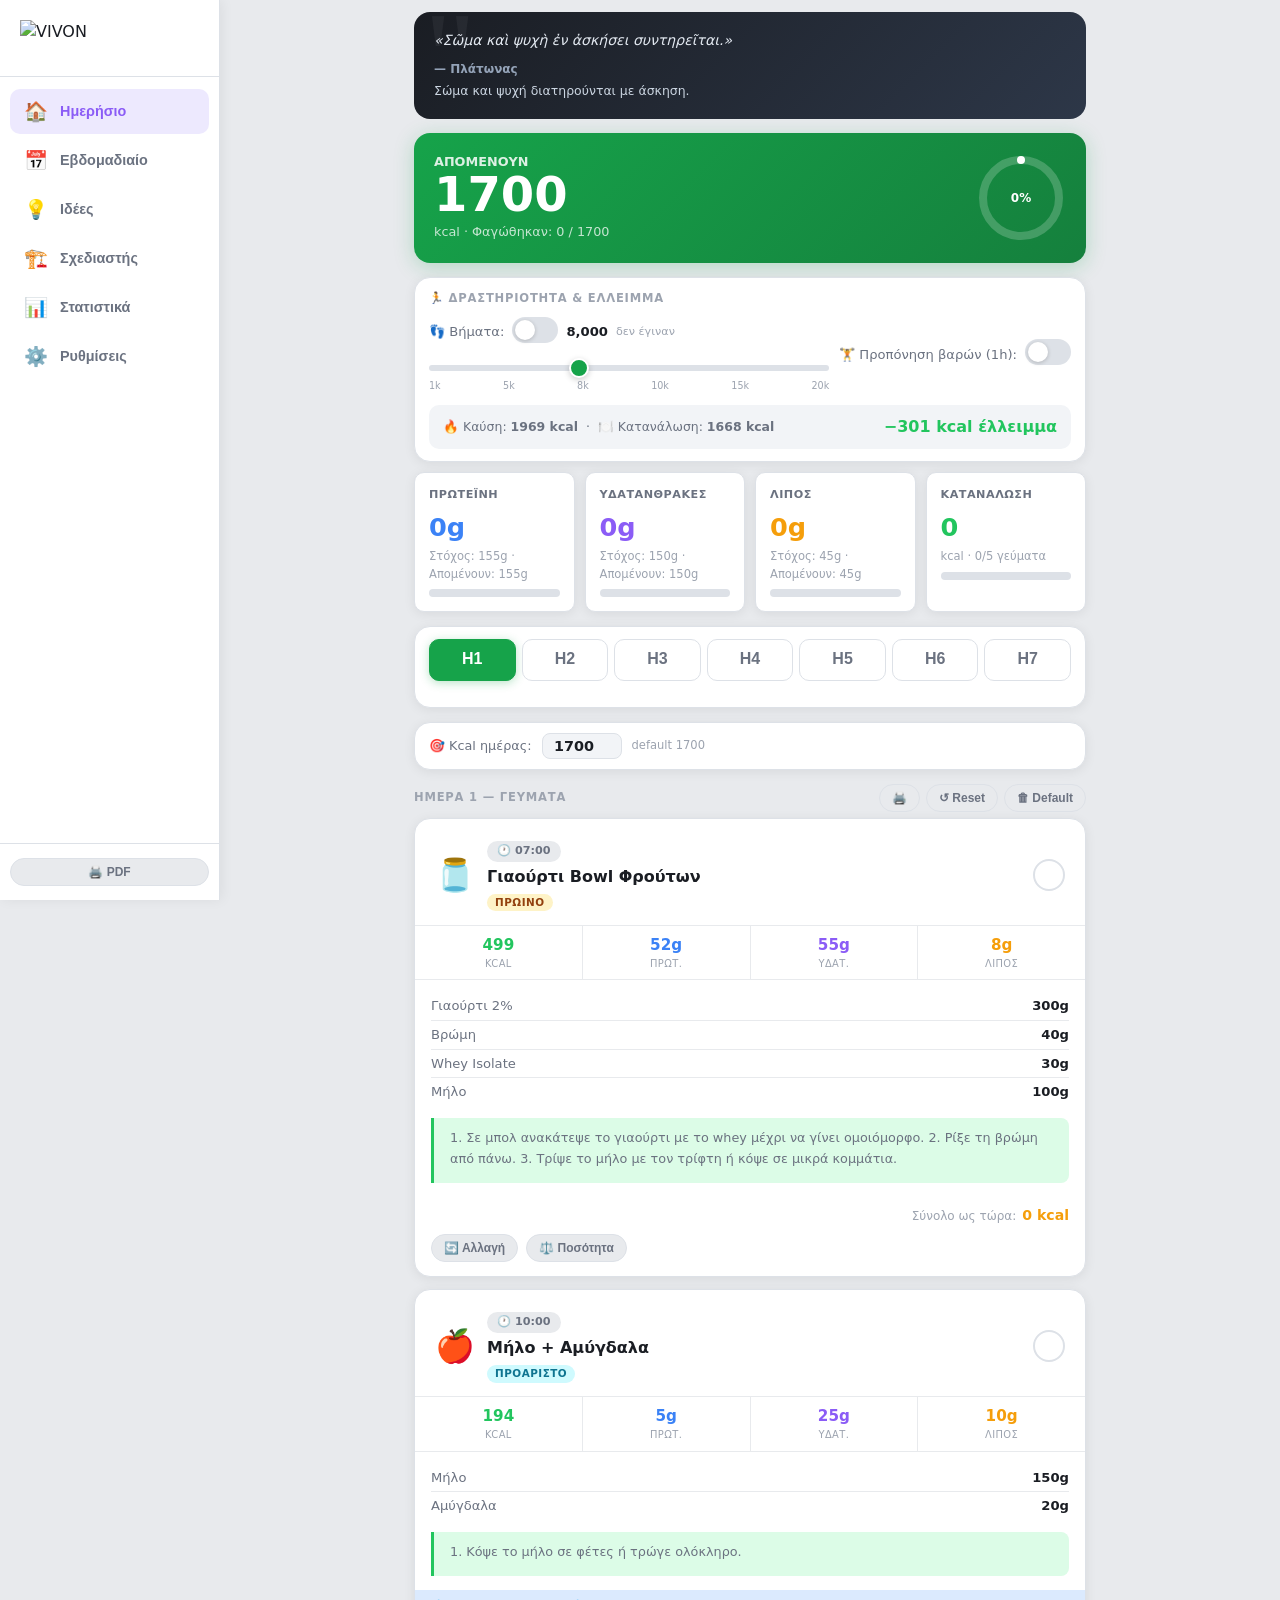
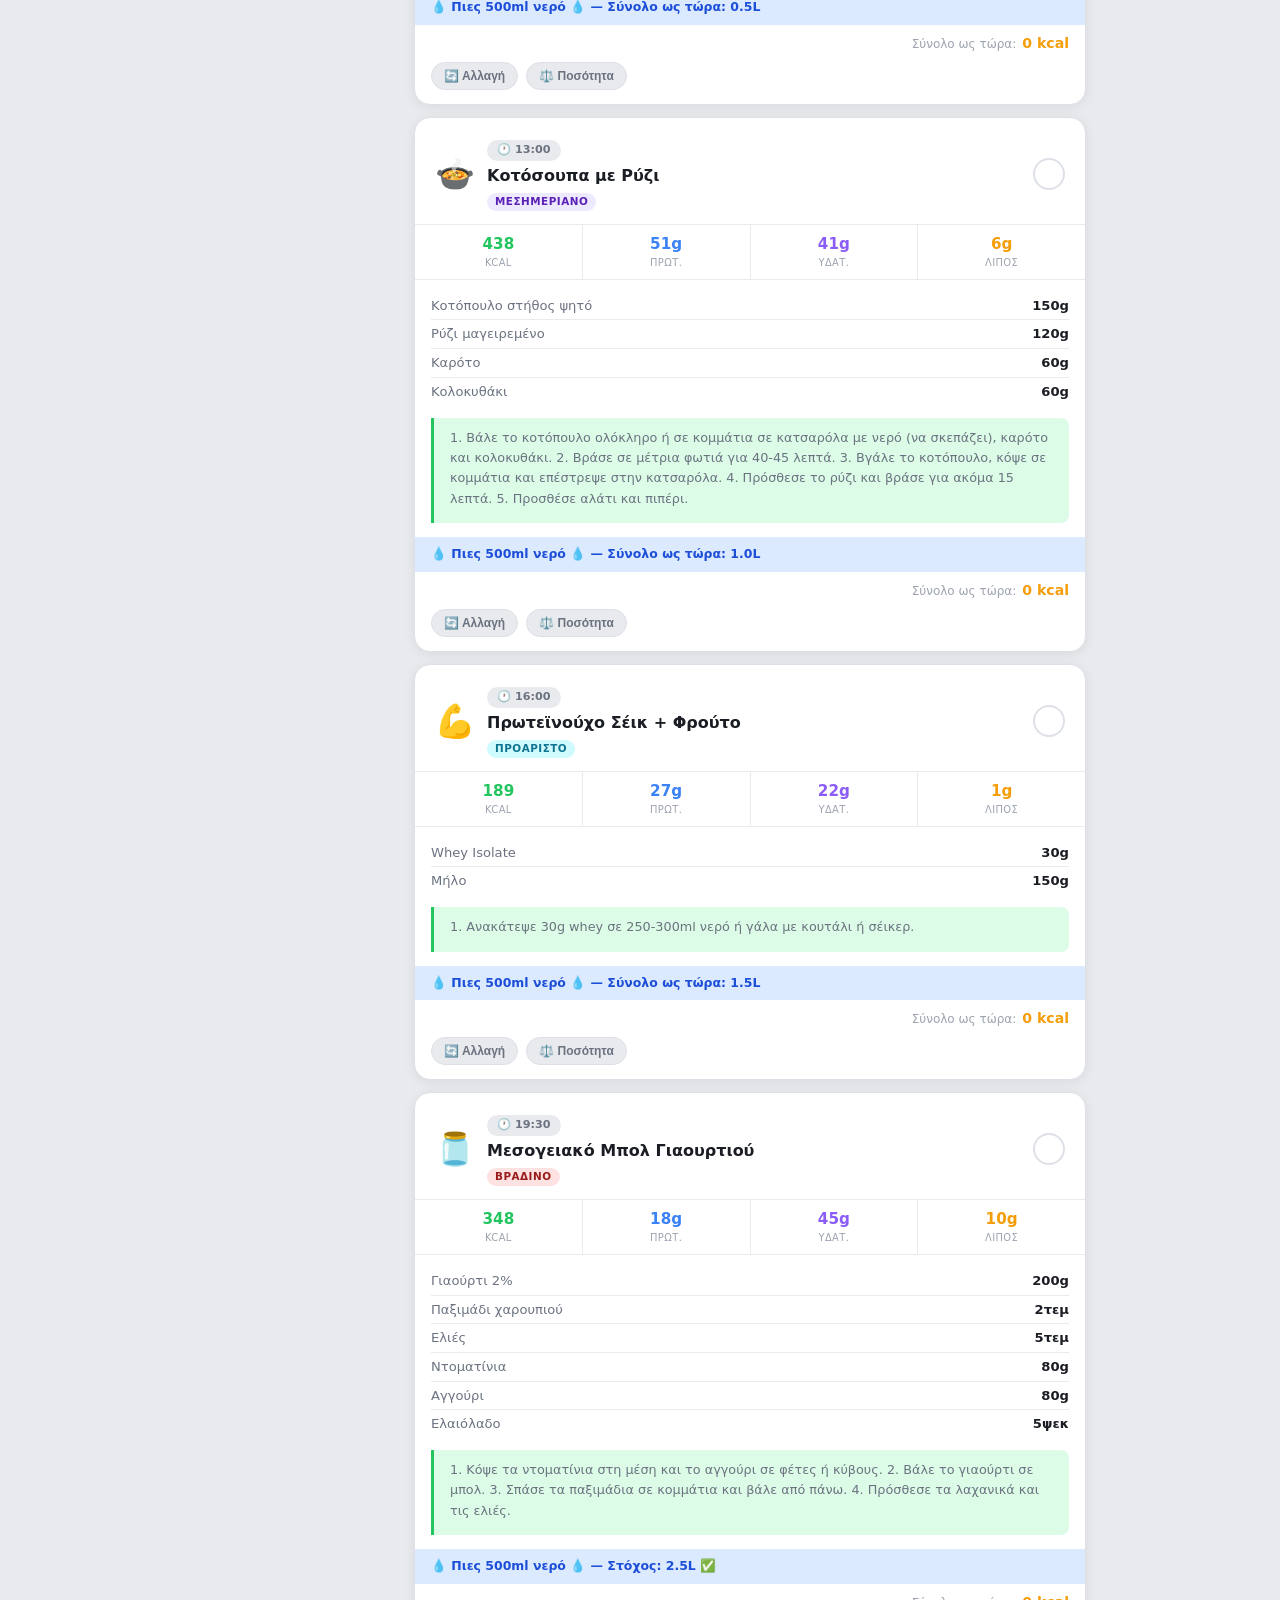
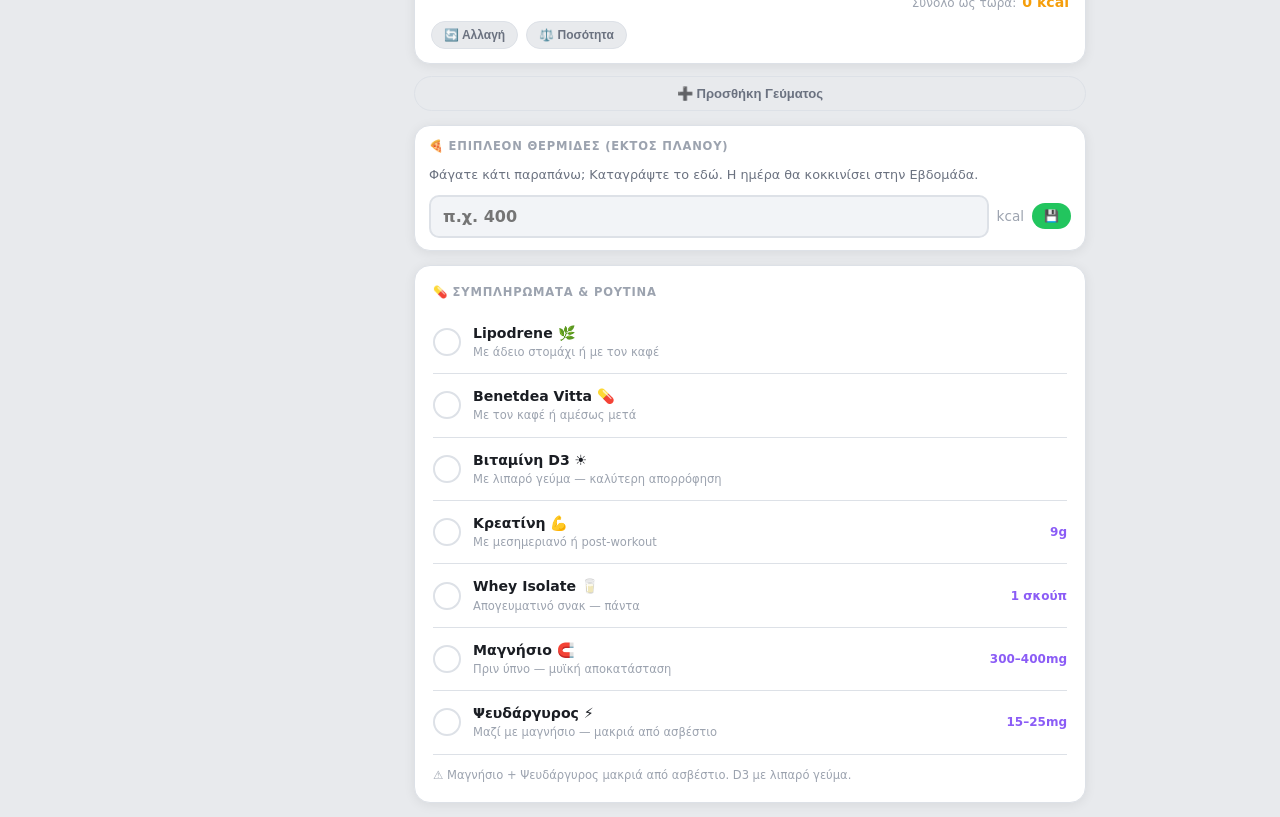
==== index.html @ 6fc5d7f6 "δσδ" ====
<!DOCTYPE html>
<html lang="el">
<head>
  <meta charset="UTF-8">
  <meta name="viewport" content="width=device-width, initial-scale=1.0, maximum-scale=1.0, user-scalable=no">
  <meta name="theme-color" content="#e8eaed">
  <meta name="apple-mobile-web-app-capable" content="yes">
  <meta name="apple-mobile-web-app-status-bar-style" content="default">
  <title>VIVON</title>
  <link rel="stylesheet" href="style.css">
  <style>
    @media print {
      .bottom-bar, .top-nav, .fab, .modal-overlay, .toast { display: none !important; }
      .page { display: none !important; }
      #print-view { display: block !important; }
      body { padding: 0; background: white; font-size: 10px; margin: 0; }
      @page { margin: 8mm; }
      /* Σελίδα 1 landscape (summary) — οι υπόλοιπες portrait */
      #print-view > div:first-child { page-break-after: always; }
    }
    #print-view { display: none; }
  </style>
</head>
<body>

  <!-- APP SHELL -->
  <div class="app-shell">

    <!-- SIDEBAR (desktop) -->
    <nav class="sidebar" id="sidebar">
      <div class="sidebar-logo">
        <img src="../logo.png" alt="VIVON" class="sidebar-logo-img">
      </div>
      <div class="sidebar-nav">
        <button class="sidebar-item active" data-tab="today">
          <span class="sidebar-icon">🏠</span>
          <span class="sidebar-label">Ημερήσιο</span>
        </button>
        <button class="sidebar-item" data-tab="week">
          <span class="sidebar-icon">📅</span>
          <span class="sidebar-label">Εβδομαδιαίο</span>
        </button>
        <button class="sidebar-item" data-tab="ideas">
          <span class="sidebar-icon">💡</span>
          <span class="sidebar-label">Ιδέες</span>
        </button>
        <button class="sidebar-item" data-tab="builder">
          <span class="sidebar-icon">🏗️</span>
          <span class="sidebar-label">Σχεδιαστής</span>
        </button>
        <button class="sidebar-item" data-tab="stats">
          <span class="sidebar-icon">📊</span>
          <span class="sidebar-label">Στατιστικά</span>
        </button>
        <button class="sidebar-item" data-tab="settings">
          <span class="sidebar-icon">⚙️</span>
          <span class="sidebar-label">Ρυθμίσεις</span>
        </button>
      </div>
      <div class="sidebar-footer">
        <button class="btn btn-ghost btn-sm" onclick="exportPDF()" style="width:100%">🖨️ PDF</button>
      </div>
    </nav>

    <!-- MAIN CONTENT -->
    <div class="app-content">

      <!-- TOP BAR (mobile only) -->
      <nav class="top-nav" id="top-nav">
        <div class="top-nav-inner">
          <div class="app-title" id="top-app-title"><img src="../logo.png" alt="VIVON" style="height:36px;vertical-align:middle;"></div>
          <div id="hero-title">VIVON</div>
          <div style="display:flex;gap:8px">
            <button class="btn btn-ghost btn-sm" onclick="exportPDF()">🖨️ PDF</button>
          </div>
        </div>
      </nav>

      <!-- PAGES -->
      <main>
        <div id="page-today"    class="page active"></div>
        <div id="page-week"     class="page"></div>
        <div id="page-ideas"    class="page"></div>
        <div id="page-builder"  class="page"></div>
        <div id="page-stats"    class="page"></div>
        <div id="page-settings" class="page"></div>
        <!-- legacy pages kept for internal renders -->
        <div id="page-profile"  class="page" style="display:none"></div>
        <div id="page-recipes"  class="page" style="display:none"></div>
        <div id="page-foods"    class="page" style="display:none"></div>
        <div id="page-optimize" class="page" style="display:none"></div>
      </main>

      <!-- PRINT VIEW (generated at print time) -->
      <div id="print-view"></div>

      <!-- BOTTOM TAB BAR (mobile only) -->
      <nav class="bottom-bar">
        <button class="tab-item active" data-tab="today">
          <span class="tab-icon">🏠</span>
          Ημερήσιο
        </button>
        <button class="tab-item" data-tab="week">
          <span class="tab-icon">📅</span>
          Εβδομάδα
        </button>
        <button class="tab-item" data-tab="ideas">
          <span class="tab-icon">💡</span>
          Ιδέες
        </button>
        <button class="tab-item" data-tab="builder">
          <span class="tab-icon">🏗️</span>
          Σχεδιαστής
        </button>
        <button class="tab-item" data-tab="stats">
          <span class="tab-icon">📊</span>
          Στατιστικά
        </button>
        <button class="tab-item" data-tab="settings">
          <span class="tab-icon">⚙️</span>
          Ρυθμίσεις
        </button>
      </nav>

    </div><!-- /app-content -->
  </div><!-- /app-shell -->

  <!-- MODAL -->
  <div id="modal-overlay" class="modal-overlay">
    <div class="modal-sheet">
      <div id="modal-content"></div>
    </div>
  </div>

  <!-- TOAST -->
  <div id="toast" class="toast"></div>

  <!-- SCRIPTS -->
  <script src="data.js"></script>
  <script src="script.js"></script>
</body>
</html>
---- style.css ----
/* ============================================================
   style.css — Premium Fitness App UI
   ============================================================ */

:root {
  --bg:       #e8eaed;
  --bg2:      #f2f4f7;
  --card:     #ffffff;
  --border:   #dde1e7;
  --shadow:   0 2px 12px rgba(0,0,0,0.07);
  --shadow-lg:0 6px 28px rgba(0,0,0,0.11);
  --green:    #22c55e;
  --green-d:  #16a34a;
  --green-bg: #dcfce7;
  --blue:     #3b82f6;
  --blue-bg:  #dbeafe;
  --purple:   #8b5cf6;
  --purple-bg:#ede9fe;
  --amber:    #f59e0b;
  --amber-bg: #fef3c7;
  --red:      #ef4444;
  --red-bg:   #fee2e2;
  --cyan:     #06b6d4;
  --cyan-bg:  #cffafe;
  --text:     #1a1d23;
  --text2:    #6b7280;
  --text3:    #9ca3af;
  --radius:   16px;
  --radius-sm:10px;
  --transition: 0.2s cubic-bezier(.4,0,.2,1);
}

*, *::before, *::after { box-sizing: border-box; margin: 0; padding: 0; }

html { scroll-behavior: smooth; -webkit-text-size-adjust: 100%; }

body {
  font-family: -apple-system, 'Segoe UI', system-ui, sans-serif;
  background: var(--bg);
  color: var(--text);
  min-height: 100vh;
  font-size: 15px;
  line-height: 1.5;
  padding-bottom: 80px;
}

/* ── TYPOGRAPHY ── */
h1, h2, h3, h4 { font-weight: 700; line-height: 1.2; }
h1 { font-size: 1.5rem; }
h2 { font-size: 1.15rem; }
h3 { font-size: 0.95rem; }

/* ── LAYOUT ── */
.container { max-width: 700px; margin: 0 auto; padding: 0 14px; }

/* ── CARD ── */
.card {
  background: var(--card);
  border-radius: var(--radius);
  box-shadow: var(--shadow);
  padding: 18px;
  margin-bottom: 14px;
  border: 1px solid var(--border);
  transition: box-shadow var(--transition), transform var(--transition);
}
.card:active { transform: scale(0.995); }
.card-lg { padding: 22px; }
.card-sm { padding: 12px 14px; }

/* ── TOP NAV ── */
.top-nav {
  background: var(--card);
  border-bottom: 1px solid var(--border);
  position: sticky;
  top: 0;
  z-index: 100;
  box-shadow: 0 1px 8px rgba(0,0,0,0.06);
  transition: transform 0.3s ease;
}
.top-nav.hidden {
  transform: translateY(-110%);
}

/* ── HERO TITLE (μέσα στη μπάρα) ── */
#hero-title {
  position: absolute;
  left: 50%;
  transform: translateX(-50%);
  font-size: 1.5rem;
  font-weight: 900;
  letter-spacing: 0.18em;
  color: var(--text);
  pointer-events: none;
  user-select: none;
}
.top-nav-inner {
  display: flex;
  align-items: center;
  justify-content: space-between;
  padding: 10px 14px;
  max-width: 700px;
  margin: 0 auto;
  position: relative;
}
.app-title { font-size: 1.05rem; font-weight: 800; color: var(--text); display: flex; align-items: center; gap: 6px; }

/* ── APP SHELL (sidebar layout) ── */
.app-shell {
  display: flex;
  min-height: 100vh;
}

/* ── SIDEBAR (desktop) ── */
.sidebar {
  width: 220px;
  min-height: 100vh;
  background: var(--card);
  border-right: 1px solid var(--border);
  display: flex;
  flex-direction: column;
  position: fixed;
  top: 0; left: 0; bottom: 0;
  z-index: 100;
  box-shadow: 2px 0 12px rgba(0,0,0,0.06);
}

.sidebar-logo {
  padding: 20px 20px 16px;
  border-bottom: 1px solid var(--border);
  display: flex;
  align-items: center;
}
.sidebar-logo-img {
  height: 40px;
  object-fit: contain;
}

.sidebar-nav {
  flex: 1;
  padding: 12px 10px;
  display: flex;
  flex-direction: column;
  gap: 4px;
}

.sidebar-item {
  display: flex;
  align-items: center;
  gap: 12px;
  padding: 11px 14px;
  border-radius: var(--radius-sm);
  cursor: pointer;
  color: var(--text2);
  font-size: 0.9rem;
  font-weight: 600;
  border: none;
  background: none;
  transition: all var(--transition);
  text-align: left;
  width: 100%;
  -webkit-tap-highlight-color: transparent;
}
.sidebar-item:hover {
  background: var(--purple-bg);
  color: var(--purple);
}
.sidebar-item.active {
  background: var(--purple-bg);
  color: var(--purple);
  font-weight: 700;
}
.sidebar-icon { font-size: 1.2rem; flex-shrink: 0; }
.sidebar-label { line-height: 1; }

.sidebar-footer {
  padding: 14px 10px;
  border-top: 1px solid var(--border);
}

/* ── APP CONTENT ── */
.app-content {
  flex: 1;
  margin-left: 220px;
  min-height: 100vh;
  display: flex;
  flex-direction: column;
}

/* ── BOTTOM TAB BAR (mobile only — hidden on desktop) ── */
.bottom-bar {
  position: fixed;
  bottom: 0; left: 0; right: 0;
  background: var(--card);
  border-top: 1px solid var(--border);
  display: none; /* hidden on desktop */
  z-index: 100;
  box-shadow: 0 -2px 12px rgba(0,0,0,0.07);
}
.tab-item {
  flex: 1;
  display: flex;
  flex-direction: column;
  align-items: center;
  justify-content: center;
  padding: 8px 4px 10px;
  cursor: pointer;
  color: var(--text3);
  font-size: 0.68rem;
  font-weight: 600;
  gap: 3px;
  transition: color var(--transition);
  border: none; background: none;
  -webkit-tap-highlight-color: transparent;
}
.tab-item.active { color: var(--purple); }
.tab-item .tab-icon { font-size: 1.3rem; line-height: 1; }

/* ── MOBILE: hide sidebar, show bottom bar ── */
@media (max-width: 1023px) {
  .sidebar { display: none; }
  .app-content { margin-left: 0; }
  .bottom-bar { display: flex; }
  body { padding-bottom: 80px; }
}

/* ── DESKTOP: hide top-nav (show only on mobile) ── */
@media (min-width: 1024px) {
  .top-nav { display: none; }
  body { padding-bottom: 0; }
}

/* ── PAGES ── */
.page { display: none; padding-top: 12px; }
.page.active { display: block; }

/* ── QUOTE BANNER ── */
.quote-banner {
  background: linear-gradient(135deg, #1a1d23 0%, #2d3748 100%);
  color: #fff;
  border-radius: var(--radius);
  padding: 18px 20px;
  margin-bottom: 14px;
  position: relative;
  overflow: hidden;
}
.quote-banner::before {
  content: '"';
  position: absolute;
  font-size: 8rem;
  font-family: Georgia, serif;
  color: rgba(255,255,255,0.05);
  top: -20px; left: 10px;
  line-height: 1;
}
.quote-text { font-size: 0.88rem; font-style: italic; line-height: 1.55; color: #e2e8f0; position: relative; }
.quote-author { font-size: 0.75rem; color: #94a3b8; margin-top: 8px; font-weight: 600; }
.quote-translation { font-size: 0.78rem; color: #cbd5e1; margin-top: 4px; }

/* ── DASHBOARD RING ── */
.dashboard-grid {
  display: grid;
  grid-template-columns: 1fr 1fr;
  gap: 10px;
  margin-bottom: 14px;
}
.macro-card {
  background: var(--card);
  border-radius: var(--radius-sm);
  padding: 14px;
  box-shadow: var(--shadow);
  border: 1px solid var(--border);
}
.macro-card-label { font-size: 0.7rem; color: var(--text2); font-weight: 700; text-transform: uppercase; letter-spacing: 0.5px; }
.macro-card-value { font-size: 1.6rem; font-weight: 800; margin: 4px 0 2px; }
.macro-card-sub { font-size: 0.72rem; color: var(--text3); }
.macro-card-bar { height: 5px; border-radius: 3px; background: var(--border); margin-top: 8px; overflow: hidden; }
.macro-card-fill { height: 100%; border-radius: 3px; transition: width 0.5s ease; }

.kcal-hero {
  background: linear-gradient(135deg, var(--green-d) 0%, #15803d 100%);
  color: #fff;
  border-radius: var(--radius);
  padding: 20px;
  margin-bottom: 14px;
  display: flex;
  align-items: center;
  justify-content: space-between;
  box-shadow: 0 4px 20px rgba(22,163,74,0.25);
}
.kcal-hero-left h2 { font-size: 0.8rem; opacity: 0.85; font-weight: 600; }
.kcal-hero-left .big-num { font-size: 3rem; font-weight: 900; line-height: 1; }
.kcal-hero-left .sub { font-size: 0.8rem; opacity: 0.75; margin-top: 4px; }
.kcal-ring { position: relative; width: 90px; height: 90px; flex-shrink: 0; }
.kcal-ring svg { transform: rotate(-90deg); }
.kcal-ring-label {
  position: absolute; top: 50%; left: 50%; transform: translate(-50%,-50%);
  font-size: 0.75rem; font-weight: 800; color: #fff; text-align: center; line-height: 1.2;
}

/* ── MEAL CARDS ── */
.meal-card {
  background: var(--card);
  border-radius: var(--radius);
  box-shadow: var(--shadow);
  border: 1px solid var(--border);
  margin-bottom: 12px;
  overflow: hidden;
  transition: box-shadow var(--transition);
}
.meal-card.done-card { opacity: 0.6; }
.meal-card-header {
  display: flex;
  align-items: center;
  padding: 14px 16px 10px;
  gap: 12px;
}
.meal-emoji { font-size: 2rem; flex-shrink: 0; }
.meal-meta { flex: 1; min-width: 0; }
.meal-time-badge {
  display: inline-flex;
  align-items: center;
  background: var(--bg);
  border-radius: 20px;
  padding: 2px 10px;
  font-size: 0.7rem;
  font-weight: 700;
  color: var(--text2);
  margin-bottom: 3px;
}
.meal-name { font-size: 1rem; font-weight: 800; color: var(--text); white-space: nowrap; overflow: hidden; text-overflow: ellipsis; }
.meal-type-pill {
  display: inline-block;
  font-size: 0.65rem;
  font-weight: 700;
  border-radius: 20px;
  padding: 1px 8px;
  text-transform: uppercase;
  letter-spacing: 0.5px;
  margin-top: 2px;
}
.pill-breakfast { background: var(--amber-bg); color: #92400e; }
.pill-lunch     { background: var(--purple-bg); color: #5b21b6; }
.pill-dinner    { background: var(--red-bg);    color: #991b1b; }
.pill-snack     { background: var(--cyan-bg);   color: #0e7490; }

.meal-check {
  width: 32px; height: 32px;
  border-radius: 50%;
  border: 2px solid var(--border);
  background: none;
  cursor: pointer;
  display: flex; align-items: center; justify-content: center;
  font-size: 1rem;
  transition: all var(--transition);
  flex-shrink: 0;
}
.meal-check.checked { background: var(--green); border-color: var(--green); color: #fff; }

.meal-macros {
  display: flex;
  gap: 0;
  border-top: 1px solid var(--bg);
  border-bottom: 1px solid var(--bg);
}
.macro-chip {
  flex: 1;
  text-align: center;
  padding: 8px 4px;
  border-right: 1px solid var(--bg);
}
.macro-chip:last-child { border-right: none; }
.macro-chip-val { font-size: 0.95rem; font-weight: 800; }
.macro-chip-lbl { font-size: 0.62rem; color: var(--text3); text-transform: uppercase; letter-spacing: 0.4px; }

.meal-ingredients { padding: 12px 16px; }
.ingredient-row {
  display: flex;
  align-items: center;
  justify-content: space-between;
  padding: 4px 0;
  font-size: 0.82rem;
  border-bottom: 1px solid var(--bg);
}
.ingredient-row:last-child { border-bottom: none; }
.ingredient-name { color: var(--text2); }
.ingredient-qty  { font-weight: 700; color: var(--text); }

.water-note {
  background: var(--blue-bg);
  padding: 8px 16px;
  font-size: 0.78rem;
  color: #1d4ed8;
  font-weight: 600;
  display: flex; align-items: center; gap: 6px;
}

.recipe-instructions {
  padding: 10px 16px 14px;
  font-size: 0.8rem;
  color: var(--text2);
  line-height: 1.6;
  border-left: 3px solid var(--green);
  margin: 0 16px 14px;
  background: var(--green-bg);
  border-radius: 0 8px 8px 0;
}

.running-kcal {
  padding: 8px 16px;
  font-size: 0.75rem;
  color: var(--text3);
  display: flex;
  justify-content: flex-end;
  align-items: center;
  gap: 6px;
}
.running-kcal strong { color: var(--amber); font-size: 0.88rem; }

.meal-actions {
  display: flex;
  gap: 8px;
  padding: 0 16px 14px;
}

/* ── BUTTONS ── */
.btn {
  display: inline-flex; align-items: center; justify-content: center; gap: 6px;
  padding: 9px 18px;
  border-radius: 24px;
  font-size: 0.82rem;
  font-weight: 700;
  cursor: pointer;
  border: none;
  transition: all var(--transition);
  -webkit-tap-highlight-color: transparent;
}
.btn-green  { background: var(--green-d); color: #fff; }
.btn-green:hover  { background: #15803d; box-shadow: 0 4px 14px rgba(22,163,74,0.3); }
.btn-ghost  { background: var(--bg); color: var(--text2); border: 1px solid var(--border); }
.btn-ghost:hover  { background: var(--border); }
.btn-blue   { background: var(--blue); color: #fff; }
.btn-red    { background: var(--red);  color: #fff; }
.btn-amber  { background: var(--amber); color: #fff; }
.btn-sm { padding: 6px 12px; font-size: 0.75rem; }
.btn-full { width: 100%; }
.btn-icon { padding: 8px; border-radius: 50%; }

/* ── SUPPLEMENT SECTION ── */
.supp-item {
  display: flex;
  align-items: center;
  gap: 12px;
  padding: 12px 0;
  border-bottom: 1px solid var(--border);
}
.supp-item:last-child { border-bottom: none; }
.supp-check {
  width: 28px; height: 28px;
  border-radius: 50%;
  border: 2px solid var(--border);
  background: none;
  cursor: pointer;
  display: flex; align-items: center; justify-content: center;
  font-size: 0.9rem;
  transition: all var(--transition);
  flex-shrink: 0;
}
.supp-check.checked { background: var(--purple); border-color: var(--purple); color: #fff; }
.supp-time { font-size: 0.7rem; color: var(--amber); font-weight: 800; min-width: 44px; }
.supp-info { flex: 1; }
.supp-name { font-size: 0.88rem; font-weight: 700; }
.supp-note { font-size: 0.72rem; color: var(--text3); }
.supp-qty  { font-size: 0.75rem; font-weight: 700; color: var(--purple); white-space: nowrap; }

/* ── SLIDERS / OPTIMIZATION ── */
.slider-row { margin-bottom: 16px; }
.slider-label {
  display: flex;
  justify-content: space-between;
  align-items: center;
  margin-bottom: 6px;
}
.slider-label span { font-size: 0.82rem; font-weight: 700; color: var(--text2); }
.slider-label strong { font-size: 0.95rem; color: var(--text); }
input[type="range"] {
  -webkit-appearance: none;
  appearance: none;
  width: 100%;
  height: 6px;
  border-radius: 3px;
  background: var(--border);
  outline: none;
  cursor: pointer;
}
input[type="range"]::-webkit-slider-thumb {
  -webkit-appearance: none;
  appearance: none;
  width: 20px; height: 20px;
  border-radius: 50%;
  background: var(--green-d);
  border: 2px solid #fff;
  box-shadow: 0 2px 6px rgba(0,0,0,0.2);
  cursor: pointer;
}
input[type="range"]::-moz-range-thumb {
  width: 20px; height: 20px;
  border-radius: 50%;
  background: var(--green-d);
  border: 2px solid #fff;
  cursor: pointer;
}

/* Profile page colored sliders */
.prof-range-amber::-webkit-slider-thumb { background: var(--amber) !important; }
.prof-range-amber::-moz-range-thumb     { background: var(--amber) !important; }
.prof-range-amber { accent-color: var(--amber); }

.prof-range-blue::-webkit-slider-thumb { background: var(--blue) !important; }
.prof-range-blue::-moz-range-thumb     { background: var(--blue) !important; }
.prof-range-blue { accent-color: var(--blue); }

.prof-range-green::-webkit-slider-thumb { background: var(--green-d) !important; }
.prof-range-green::-moz-range-thumb     { background: var(--green-d) !important; }
.prof-range-green { accent-color: var(--green-d); }

.prof-range-purple::-webkit-slider-thumb { background: var(--purple) !important; }
.prof-range-purple::-moz-range-thumb     { background: var(--purple) !important; }
.prof-range-purple { accent-color: var(--purple); }

/* Mode toggle */
.mode-tabs {
  display: flex;
  background: var(--bg);
  border-radius: 24px;
  padding: 3px;
  gap: 2px;
  margin-bottom: 16px;
}
.mode-tab {
  flex: 1;
  padding: 8px 6px;
  border-radius: 20px;
  font-size: 0.73rem;
  font-weight: 700;
  text-align: center;
  cursor: pointer;
  border: none;
  background: none;
  color: var(--text3);
  transition: all var(--transition);
}
.mode-tab.active { background: var(--card); color: var(--green-d); box-shadow: var(--shadow); }

/* ── SEARCH ── */
.search-wrap {
  position: relative;
  margin-bottom: 14px;
}
.search-wrap input {
  width: 100%;
  background: var(--card);
  border: 1px solid var(--border);
  border-radius: 24px;
  padding: 11px 18px 11px 42px;
  font-size: 0.88rem;
  color: var(--text);
  outline: none;
  box-shadow: var(--shadow);
  transition: border-color var(--transition);
}
.search-wrap input:focus { border-color: var(--green-d); }
.search-icon { position: absolute; left: 14px; top: 50%; transform: translateY(-50%); font-size: 1.1rem; pointer-events: none; }
.search-wrap input::placeholder { color: var(--text3); }

/* ── FOOD DB TABLE ── */
.food-section { margin-bottom: 20px; }
.food-section-title {
  font-size: 0.7rem;
  font-weight: 800;
  text-transform: uppercase;
  letter-spacing: 0.8px;
  color: var(--text3);
  margin-bottom: 8px;
  padding: 0 4px;
}
.food-row {
  display: flex;
  align-items: center;
  justify-content: space-between;
  background: var(--card);
  border-radius: var(--radius-sm);
  padding: 10px 14px;
  margin-bottom: 6px;
  border: 1px solid var(--border);
  cursor: pointer;
  transition: all var(--transition);
}
.food-row:hover { border-color: var(--green-d); box-shadow: 0 2px 8px rgba(22,163,74,0.12); }
.food-row-name { font-size: 0.85rem; font-weight: 600; }
.food-row-kcal { font-size: 0.8rem; font-weight: 700; color: var(--green-d); }
.food-row-sub  { font-size: 0.7rem; color: var(--text3); }

/* ── RECIPES GRID ── */
.recipes-grid {
  display: grid;
  grid-template-columns: 1fr 1fr;
  gap: 10px;
  margin-bottom: 14px;
}
@media (min-width: 500px) { .recipes-grid { grid-template-columns: repeat(3, 1fr); } }

.recipe-card {
  background: var(--card);
  border-radius: var(--radius-sm);
  padding: 14px;
  border: 1px solid var(--border);
  box-shadow: var(--shadow);
  cursor: pointer;
  transition: all var(--transition);
  text-align: center;
}
.recipe-card:hover { border-color: var(--green-d); transform: translateY(-2px); box-shadow: var(--shadow-lg); }
.recipe-card.favorite { border-color: var(--amber); }
.recipe-card-emoji { font-size: 2rem; margin-bottom: 6px; }
.recipe-card-name { font-size: 0.75rem; font-weight: 700; line-height: 1.3; }
.recipe-card-kcal { font-size: 0.68rem; color: var(--green-d); font-weight: 700; margin-top: 4px; }
.recipe-card-meal { font-size: 0.62rem; color: var(--text3); text-transform: uppercase; }

/* ── MODAL ── */
.modal-overlay {
  position: fixed; inset: 0;
  background: rgba(0,0,0,0.45);
  z-index: 200;
  display: none;
  align-items: flex-end;
  justify-content: center;
  padding: 0;
}
.modal-overlay.open { display: flex; }
.modal-sheet {
  background: var(--card);
  border-radius: 24px 24px 0 0;
  width: 100%;
  max-width: 700px;
  max-height: 90vh;
  overflow-y: auto;
  padding: 20px 20px 30px;
  animation: slideUp 0.25s cubic-bezier(.4,0,.2,1);
}
@keyframes slideUp {
  from { transform: translateY(100%); opacity: 0; }
  to   { transform: translateY(0); opacity: 1; }
}
.modal-handle {
  width: 40px; height: 4px;
  border-radius: 2px;
  background: var(--border);
  margin: 0 auto 16px;
}
.modal-title { font-size: 1.15rem; font-weight: 800; margin-bottom: 16px; }

/* ── FORM ELEMENTS ── */
.form-group { margin-bottom: 14px; }
label { font-size: 0.8rem; font-weight: 700; color: var(--text2); display: block; margin-bottom: 5px; }
input[type="text"], input[type="number"], input[type="time"], select, textarea {
  width: 100%;
  background: var(--bg);
  border: 1px solid var(--border);
  border-radius: var(--radius-sm);
  padding: 10px 14px;
  font-size: 0.88rem;
  color: var(--text);
  outline: none;
  transition: border-color var(--transition);
  font-family: inherit;
}
input:focus, select:focus, textarea:focus { border-color: var(--green-d); background: var(--card); }
textarea { resize: vertical; min-height: 80px; }
select { cursor: pointer; }

/* ── SEGMENT PILLS ── */
.segment { display: flex; background: var(--bg); border-radius: 24px; padding: 3px; margin-bottom: 14px; }
.seg-btn {
  flex: 1; padding: 7px; border-radius: 20px;
  font-size: 0.75rem; font-weight: 700; text-align: center;
  cursor: pointer; border: none; background: none; color: var(--text3);
  transition: all var(--transition);
}
.seg-btn.active { background: var(--card); color: var(--green-d); box-shadow: var(--shadow); }

/* ── CHIP TAGS ── */
.chip {
  display: inline-flex; align-items: center; gap: 4px;
  background: var(--bg);
  border: 1px solid var(--border);
  border-radius: 20px;
  padding: 3px 10px;
  font-size: 0.72rem;
  font-weight: 600;
  color: var(--text2);
}
.chip-green { background: var(--green-bg); color: var(--green-d); border-color: transparent; }
.chip-blue  { background: var(--blue-bg);  color: var(--blue);    border-color: transparent; }

/* ── DIVIDER ── */
.divider { height: 1px; background: var(--border); margin: 16px 0; }
.section-title {
  font-size: 0.72rem;
  font-weight: 800;
  text-transform: uppercase;
  letter-spacing: 0.8px;
  color: var(--text3);
  margin-bottom: 10px;
}

/* ── ANIMATIONS ── */
.fade-in { animation: fadeIn 0.3s ease; }
@keyframes fadeIn { from { opacity: 0; transform: translateY(8px); } to { opacity: 1; transform: translateY(0); } }

.slide-in { animation: slideIn 0.25s ease; }
@keyframes slideIn { from { opacity: 0; transform: translateX(12px); } to { opacity: 1; transform: translateX(0); } }

/* ── TOAST ── */
.toast {
  position: fixed; bottom: 90px; left: 50%; transform: translateX(-50%);
  background: #1a1d23; color: #fff;
  padding: 10px 20px;
  border-radius: 24px;
  font-size: 0.82rem; font-weight: 600;
  box-shadow: 0 4px 20px rgba(0,0,0,0.2);
  z-index: 300;
  opacity: 0; transition: opacity 0.3s;
  pointer-events: none;
  white-space: nowrap;
}
.toast.show { opacity: 1; }

/* ── EMPTY STATE ── */
.empty-state { text-align: center; padding: 40px 20px; color: var(--text3); }
.empty-state .empty-icon { font-size: 3rem; margin-bottom: 12px; }
.empty-state p { font-size: 0.88rem; }

/* ── PROGRESS BAR ── */
.progress-bar { height: 8px; background: var(--border); border-radius: 4px; overflow: hidden; margin-top: 6px; }
.progress-fill { height: 100%; border-radius: 4px; transition: width 0.5s ease; }

/* ── WEEK GRID ── */
.week-grid { display: grid; grid-template-columns: repeat(7, 1fr); gap: 6px; margin-bottom: 14px; }

/* ── WEEK OVERVIEW (Εβδομαδιαίο tab) ── */
.week-overview-grid {
  display: grid;
  grid-template-columns: repeat(7, 1fr);
  gap: 10px;
  align-items: start;
}
.week-col-card { background: var(--card); box-shadow: var(--shadow); }
@media (max-width: 900px) {
  .week-overview-grid { grid-template-columns: repeat(3, 1fr); }
}
@media (max-width: 600px) {
  .week-overview-grid { grid-template-columns: repeat(2, 1fr); }
}
.week-day-btn {
  background: var(--card);
  border: 1px solid var(--border);
  border-radius: var(--radius-sm);
  padding: 10px 4px;
  text-align: center;
  cursor: pointer;
  transition: all var(--transition);
  font-size: 0.72rem;
  font-weight: 700;
  color: var(--text2);
}
.week-day-btn.active { background: var(--green-d); color: #fff; border-color: var(--green-d); box-shadow: 0 2px 10px rgba(22,163,74,0.3); }
.week-day-btn .wday { font-size: 1rem; margin-bottom: 2px; }

/* ── FAB ── */
.fab {
  position: fixed; bottom: 88px; right: 18px;
  width: 52px; height: 52px;
  background: var(--green-d);
  color: #fff;
  border-radius: 50%;
  border: none;
  font-size: 1.5rem;
  cursor: pointer;
  box-shadow: 0 4px 18px rgba(22,163,74,0.4);
  display: flex; align-items: center; justify-content: center;
  z-index: 90;
  transition: all var(--transition);
}
.fab:hover { transform: scale(1.08); }

/* ── SWAP MEAL MODAL ── */
.swap-tabs {
  display: flex;
  gap: 6px;
  margin-bottom: 14px;
}
.swap-tab {
  flex: 1;
  padding: 9px;
  border-radius: var(--radius-sm);
  font-size: 0.82rem;
  font-weight: 700;
  border: 2px solid var(--border);
  background: var(--bg2);
  color: var(--text2);
  cursor: pointer;
  transition: all var(--transition);
}
.swap-tab.active {
  background: var(--green-d);
  color: #fff;
  border-color: var(--green-d);
}
.swap-list {
  display: flex;
  flex-direction: column;
  gap: 8px;
  max-height: 60vh;
  overflow-y: auto;
  -webkit-overflow-scrolling: touch;
}
.swap-row {
  display: flex;
  align-items: center;
  justify-content: space-between;
  background: var(--bg2);
  border: 1.5px solid var(--border);
  border-radius: var(--radius-sm);
  padding: 10px 12px;
  cursor: pointer;
  transition: all var(--transition);
  gap: 10px;
}
.swap-row:hover, .swap-row:active {
  border-color: var(--green-d);
  background: var(--green-bg);
}
.swap-row-left {
  display: flex;
  align-items: flex-start;
  gap: 10px;
  flex: 1;
  min-width: 0;
}
.swap-emoji {
  font-size: 1.5rem;
  flex-shrink: 0;
  margin-top: 2px;
}
.swap-name {
  font-size: 0.82rem;
  font-weight: 700;
  color: var(--text);
  line-height: 1.3;
  margin-bottom: 2px;
}
.swap-items {
  font-size: 0.7rem;
  color: var(--text2);
  line-height: 1.4;
}
.swap-note {
  font-size: 0.68rem;
  color: var(--text3);
  font-style: italic;
  margin-top: 2px;
}
.swap-kcal {
  text-align: center;
  font-size: 1rem;
  font-weight: 800;
  color: var(--green-d);
  flex-shrink: 0;
  min-width: 44px;
}
.swap-kcal span {
  font-size: 0.62rem;
  font-weight: 600;
  color: var(--text3);
  display: block;
}
.selected-builder {
  border-color: var(--green-d) !important;
  background: var(--green-bg) !important;
}

/* ── BUILDER PAGE ── */
.builder-type-label {
  font-size: 0.8rem;
  font-weight: 700;
  text-transform: uppercase;
  letter-spacing: .05em;
  color: var(--text3);
  margin: 16px 0 8px;
}
.builder-grid {
  display: grid;
  grid-template-columns: repeat(2, 1fr);
  gap: 10px;
  margin-bottom: 4px;
}
.builder-card {
  background: var(--bg2);
  border: 2px solid var(--border);
  border-radius: var(--radius);
  padding: 12px 10px 10px;
  cursor: pointer;
  position: relative;
  transition: border-color .18s, box-shadow .18s, transform .12s;
  min-height: 88px;
  display: flex;
  flex-direction: column;
  gap: 3px;
}
.builder-card:active { transform: scale(0.97); }
.builder-card-sel {
  border-color: var(--green);
  background: rgba(79,176,119,.08);
  box-shadow: 0 0 0 3px rgba(79,176,119,.18);
}
.builder-card-emoji { font-size: 1.6rem; line-height: 1; margin-bottom: 2px; }
.builder-card-name  { font-size: 0.82rem; font-weight: 700; color: var(--text1); line-height: 1.25; }
.builder-card-kcal  { font-size: 0.75rem; color: var(--text3); margin-top: 2px; }
.builder-card-badge { font-size: 0.68rem; color: var(--text3); margin-top: auto; }
.builder-card-check {
  position: absolute;
  top: 8px; right: 8px;
  background: var(--green);
  color: #fff;
  border-radius: 50%;
  width: 20px; height: 20px;
  display: flex; align-items: center; justify-content: center;
  font-size: 0.75rem; font-weight: 700;
}
.builder-sel-row {
  display: flex;
  justify-content: space-between;
  align-items: center;
  font-size: 0.84rem;
  padding: 4px 0;
  border-bottom: 1px solid var(--border);
}
.builder-sel-row:last-child { border-bottom: none; }

/* ══════════════════════════════════════════════
   DAY PLANNER BUILDER — 3-column desktop layout
   ══════════════════════════════════════════════ */

#page-builder.active {
  display: flex;
  flex-direction: column;
  padding-top: 0;
  height: calc(100vh - 116px);
  overflow: hidden;
}

.dplanner-wrap {
  display: flex;
  flex-direction: column;
  flex: 1;
  overflow: hidden;
}

/* Top header bar */
.dplanner-topbar {
  display: flex;
  align-items: center;
  justify-content: space-between;
  padding: 14px 20px;
  background: var(--card);
  border-bottom: 1px solid var(--border);
  flex-shrink: 0;
  gap: 12px;
}
.dplanner-topbar-left h2 { font-size: 1.2rem; font-weight: 900; }
.dplanner-topbar-left p  { font-size: 0.72rem; color: var(--text3); margin-top: 1px; }
.dplanner-topbar-actions { display: flex; gap: 8px; flex-shrink: 0; }

/* 3-column grid */
.dplanner-cols {
  display: grid;
  grid-template-columns: minmax(400px, 38%) 1fr minmax(280px, 22%);
  flex: 1;
  overflow: hidden;
}

/* Each column */
.dplanner-col {
  display: flex;
  flex-direction: column;
  overflow: hidden;
  border-right: 1px solid var(--border);
}
.dplanner-col:last-child { border-right: none; }

.dplanner-col-head {
  padding: 14px 16px 10px;
  background: var(--card);
  border-bottom: 1px solid var(--border);
  flex-shrink: 0;
}
.dplanner-col-head h3 { font-size: 0.95rem; font-weight: 800; margin-bottom: 6px; }

.dplanner-col-body {
  flex: 1;
  overflow-y: auto;
  padding: 12px;
  background: var(--bg);
}
.dplanner-col-body::-webkit-scrollbar { width: 4px; }
.dplanner-col-body::-webkit-scrollbar-thumb { background: var(--border); border-radius: 2px; }

/* ── LEFT: meal library section headers ── */
.dplanner-lib-section-header {
  display: flex; align-items: center; gap: 8px;
  margin: 14px 0 6px;
}
.dplanner-lib-section-icon {
  width: 22px; height: 22px; border-radius: 6px;
  display: flex; align-items: center; justify-content: center;
  font-size: 0.85rem; flex-shrink: 0;
}
.dplanner-lib-section-icon.breakfast { background: #fef3c7; }
.dplanner-lib-section-icon.snack     { background: #dcfce7; }
.dplanner-lib-section-icon.lunch     { background: #dbeafe; }
.dplanner-lib-section-icon.afternoon { background: #cffafe; }
.dplanner-lib-section-icon.dinner    { background: #ede9fe; }
.dplanner-lib-section-label {
  font-size: 0.65rem; font-weight: 800;
  letter-spacing: 0.6px; color: var(--text3);
}

/* ── LEFT: meal library ── */
.dplanner-search-wrap {
  position: relative;
}
.dplanner-search-wrap input {
  width: 100%;
  padding: 7px 12px 7px 32px;
  border: 1px solid var(--border);
  border-radius: 20px;
  font-size: 0.82rem;
  background: var(--bg);
  outline: none;
  transition: border-color var(--transition);
}
.dplanner-search-wrap input:focus { border-color: var(--green-d); }
.dplanner-search-icon {
  position: absolute; left: 10px; top: 50%;
  transform: translateY(-50%); font-size: 0.85rem; pointer-events: none;
}

.dplanner-filter-row {
  display: flex; gap: 5px; flex-wrap: nowrap; margin-top: 8px; overflow-x: auto;
}
.dplanner-filter-row::-webkit-scrollbar { display: none; }
.dplanner-filter-btn {
  padding: 4px 9px;
  border-radius: 20px;
  font-size: 0.68rem; font-weight: 600;
  border: 1.5px solid var(--border);
  background: var(--card); color: var(--text2);
  cursor: pointer;
  transition: all var(--transition);
  white-space: nowrap; flex-shrink: 0;
}
.dplanner-filter-btn.active {
  background: var(--green-d); color: #fff; border-color: var(--green-d);
}

.dplanner-lib-grid {
  display: grid;
  grid-template-columns: 1fr 1fr;
  gap: 8px;
  margin-bottom: 4px;
}

.dplanner-meal-card {
  background: var(--card);
  border: 1px solid var(--border);
  border-radius: 12px;
  padding: 10px 10px;
  margin-bottom: 0;
  cursor: pointer;
  transition: all var(--transition);
  display: flex; align-items: center; gap: 8px;
}
.dplanner-meal-card:hover {
  border-color: var(--green-d);
  box-shadow: 0 2px 8px rgba(22,163,74,0.10);
}
.dplanner-meal-card:hover .dplanner-add-btn { opacity: 1; }
.dplanner-meal-card.selected-dp {
  border-color: var(--green-d);
  background: var(--green-bg);
}
.dplanner-meal-emoji {
  font-size: 1.3rem; flex-shrink: 0;
  width: 36px; height: 36px;
  background: var(--bg);
  border-radius: 50%;
  display: flex; align-items: center; justify-content: center;
}
.dplanner-meal-info  { flex: 1; min-width: 0; }
.dplanner-meal-name  { font-size: 0.78rem; font-weight: 700; line-height: 1.3; }
.dplanner-meal-meta  { font-size: 0.67rem; color: var(--text3); margin-top: 2px; }
.dplanner-meal-kcal  {
  font-size: 0.72rem; font-weight: 600; color: var(--text2);
  white-space: nowrap; flex-shrink: 0;
  align-self: flex-start;
}
.dplanner-add-btn {
  width: 26px; height: 26px; border-radius: 50%;
  background: var(--green-d); color: #fff;
  border: none; cursor: pointer;
  display: flex; align-items: center; justify-content: center;
  font-size: 1.1rem; font-weight: 700;
  opacity: 0; transition: opacity var(--transition); flex-shrink: 0;
}
.dplanner-add-btn--visible { opacity: 1; }
.dplanner-meal-card.selected-dp .dplanner-add-btn { opacity: 1; background: var(--red); }

/* ── MIDDLE: day plan ── */
.dplanner-day-nav {
  display: flex; align-items: center; gap: 6px; margin-top: 6px;
}
.dplanner-nav-btn {
  background: none; border: 1px solid var(--border); border-radius: 50%;
  width: 28px; height: 28px; cursor: pointer;
  display: flex; align-items: center; justify-content: center;
  color: var(--text2); font-size: 0.85rem;
  transition: all var(--transition);
}
.dplanner-nav-btn:hover { background: var(--green-bg); border-color: var(--green-d); }
.dplanner-day-label {
  flex: 1; text-align: center; font-size: 0.85rem; font-weight: 700;
}

.dplanner-slot {
  margin-bottom: 16px;
}
.dplanner-slot-header {
  display: flex; align-items: center; justify-content: space-between;
  margin-bottom: 6px;
}
.dplanner-slot-left { display: flex; align-items: center; gap: 8px; }
.dplanner-slot-icon {
  width: 34px; height: 34px; border-radius: 50%;
  display: flex; align-items: center; justify-content: center;
  font-size: 1rem; flex-shrink: 0;
}
.dplanner-slot-icon.breakfast { background: #fef3c7; }
.dplanner-slot-icon.snack     { background: #dcfce7; }
.dplanner-slot-icon.lunch     { background: #dbeafe; }
.dplanner-slot-icon.afternoon { background: #cffafe; }
.dplanner-slot-icon.dinner    { background: #ede9fe; }
.dplanner-slot-title { font-size: 0.88rem; font-weight: 800; }
.dplanner-slot-time  { font-size: 0.68rem; color: var(--text3); }
.dplanner-slot-kcal  { font-size: 0.88rem; font-weight: 800; }

.dplanner-entry {
  display: flex; align-items: center; gap: 8px;
  background: var(--card); border: 1px solid var(--border);
  border-radius: 8px; padding: 8px 10px;
  margin-bottom: 4px; font-size: 0.82rem;
}
.dplanner-entry-emoji { font-size: 1.2rem; flex-shrink: 0; }
.dplanner-entry-name  { flex: 1; font-weight: 600; color: var(--text); }
.dplanner-entry-kcal  { font-size: 0.8rem; font-weight: 700; color: var(--green-d); white-space: nowrap; }
.dplanner-entry-rm    {
  background: none; border: none; color: var(--text3); cursor: pointer;
  font-size: 1rem; padding: 2px 4px; border-radius: 4px;
  transition: color var(--transition); flex-shrink: 0;
}
.dplanner-entry-rm:hover { color: var(--red); }

.dplanner-add-slot-btn {
  display: flex; align-items: center; gap: 6px;
  width: 100%; padding: 6px 10px;
  font-size: 0.75rem; color: var(--text3);
  background: none; border: 1px dashed var(--border); border-radius: 8px;
  cursor: pointer; text-align: left; transition: all var(--transition);
}
.dplanner-add-slot-btn:hover {
  color: var(--green-d); border-color: var(--green-d); background: var(--green-bg);
}

/* ── RIGHT: summary ── */
.dplanner-donut-wrap {
  position: relative; width: 130px; height: 130px; margin: 0 auto 12px;
}
.dplanner-donut-wrap svg { transform: rotate(-90deg); }
.dplanner-donut-center {
  position: absolute; inset: 0;
  display: flex; flex-direction: column;
  align-items: center; justify-content: center; line-height: 1.2;
}
.dplanner-donut-kcal { font-size: 1.6rem; font-weight: 900; color: var(--text); }
.dplanner-donut-lbl  { font-size: 0.65rem; color: var(--text3); font-weight: 700; }

.dplanner-legend { display: flex; flex-direction: column; gap: 4px; margin-bottom: 10px; }
.dplanner-legend-row {
  display: flex; align-items: center; justify-content: space-between;
  font-size: 0.78rem;
}
.dplanner-legend-dot {
  width: 10px; height: 10px; border-radius: 50%;
  display: inline-block; margin-right: 6px; flex-shrink: 0;
}

.dplanner-mbar { margin-bottom: 10px; }
.dplanner-mbar-label {
  display: flex; justify-content: space-between;
  font-size: 0.78rem; font-weight: 600; margin-bottom: 4px;
}
.dplanner-mbar-label span:last-child { color: var(--text3); font-weight: 400; font-size: 0.72rem; }
.dplanner-mbar-track { height: 8px; border-radius: 4px; background: var(--border); overflow: hidden; }
.dplanner-mbar-fill  { height: 100%; border-radius: 4px; transition: width 0.5s ease; }

.dplanner-quality {
  background: var(--green-bg); border: 1px solid #bbf7d0;
  border-radius: var(--radius-sm); padding: 12px 14px; margin-bottom: 12px;
  display: flex; align-items: flex-start; gap: 10px;
}
.dplanner-quality-icon { font-size: 1.4rem; flex-shrink: 0; }
.dplanner-quality-title { font-size: 0.82rem; font-weight: 800; color: var(--green-d); margin-bottom: 2px; }
.dplanner-quality-desc  { font-size: 0.7rem; color: #166534; line-height: 1.4; }

.dplanner-stat { display: flex; flex-direction: column; gap: 0; }
.dplanner-stat-row {
  display: flex; align-items: center; justify-content: space-between;
  font-size: 0.77rem; color: var(--text2);
  padding: 5px 0; border-bottom: 1px solid var(--border);
}
.dplanner-stat-row:last-child { border-bottom: none; }
.dplanner-stat-row strong { color: var(--text); font-weight: 700; }

/* ── Templates section ── */
.dplanner-tpl-row {
  display: flex; align-items: center; justify-content: space-between;
  background: var(--bg2); border: 1px solid var(--border);
  border-radius: var(--radius-sm); padding: 9px 12px; margin-bottom: 6px;
}
.dplanner-tpl-name { font-size: 0.85rem; font-weight: 700; }
.dplanner-tpl-meta { font-size: 0.7rem; color: var(--text3); margin-top: 2px; }

/* ── RESPONSIVE: mobile → single column ── */
@media (max-width: 1023px) {
  #page-builder.active { display: block; height: auto; overflow: visible; }
  .dplanner-wrap       { overflow: visible; }
  .dplanner-cols       { display: block; }
  .dplanner-col        { border-right: none; border-bottom: 1px solid var(--border); overflow: visible; }
  .dplanner-col-body   { max-height: 380px; overflow-y: auto; }
}

/* ── TOGGLE SWITCH ── */
.toggle-switch {
  position: relative;
  display: inline-block;
  width: 46px;
  height: 26px;
  flex-shrink: 0;
}
.toggle-switch input { opacity: 0; width: 0; height: 0; }
.toggle-slider {
  position: absolute;
  cursor: pointer;
  inset: 0;
  background: var(--border);
  border-radius: 26px;
  transition: var(--transition);
}
.toggle-slider::before {
  content: '';
  position: absolute;
  width: 20px; height: 20px;
  left: 3px; top: 3px;
  background: white;
  border-radius: 50%;
  transition: var(--transition);
  box-shadow: 0 1px 4px rgba(0,0,0,0.2);
}
.toggle-switch input:checked + .toggle-slider { background: var(--blue); }
.toggle-switch input:checked + .toggle-slider::before { transform: translateX(20px); }

/* ── PROFILE PAGE ── */
.profile-stat-box {
  background: var(--bg2);
  border-radius: var(--radius-sm);
  padding: 14px;
  text-align: center;
  border: 1px solid var(--border);
}
.profile-stat-val {
  font-size: 1.9rem;
  font-weight: 800;
  line-height: 1.1;
}
.profile-stat-lbl {
  font-size: 0.7rem;
  font-weight: 700;
  margin-top: 2px;
}
.profile-stat-sub {
  font-size: 0.65rem;
  color: var(--text3);
  margin-top: 2px;
}
.profile-avatar-wrap {
  position: relative;
  display: inline-block;
  margin-bottom: 14px;
}
.profile-avatar {
  width: 100px; height: 100px;
  border-radius: 50%;
  background: var(--green-bg);
  display: flex; align-items: center; justify-content: center;
  font-size: 2.6rem;
  overflow: hidden;
  border: 3px solid var(--green);
  cursor: pointer;
}
.profile-avatar img { width: 100%; height: 100%; object-fit: cover; }
.profile-avatar-btn {
  position: absolute; bottom: 0; right: 0;
  background: var(--green-d); color: white;
  border: 2px solid white;
  border-radius: 50%; width: 30px; height: 30px;
  font-size: 0.8rem; cursor: pointer;
  display: flex; align-items: center; justify-content: center;
  box-shadow: var(--shadow);
}

/* ── INPUT FIELD STYLES ── */
input[type="number"], input[type="text"], select, textarea {
  border: 2px solid var(--border);
  border-radius: var(--radius-sm);
  background: var(--bg2);
  color: var(--text);
  transition: border-color var(--transition);
}
input[type="number"]:focus, input[type="text"]:focus,
select:focus, textarea:focus {
  border-color: var(--green-d);
  outline: none;
  background: #fff;
}

/* ── RESPONSIVE ── */
@media (min-width: 600px) {
  body { font-size: 16px; }
  .dashboard-grid { grid-template-columns: repeat(4, 1fr); }
  .card-lg { padding: 26px; }
  .meal-card-header { padding: 18px 20px 12px; }
}

@media (max-width: 360px) {
  .week-grid { grid-template-columns: repeat(7, 1fr); gap: 3px; }
  .week-day-btn { padding: 7px 2px; font-size: 0.62rem; }
  .recipes-grid { grid-template-columns: 1fr 1fr; }
}

/* ── PRINT ── */
@media print {
  body { background: white !important; padding: 0 !important; font-size: 12px; }
  .bottom-bar, .top-nav, .fab, .modal-overlay, .toast, .btn { display: none !important; }
  .page { display: none !important; }
  #print-view {
    display: block !important;
    font-family: -apple-system, 'Segoe UI', sans-serif;
    color: #1a1d23;
  }
  @page { margin: 15mm 12mm; size: A4; }
}
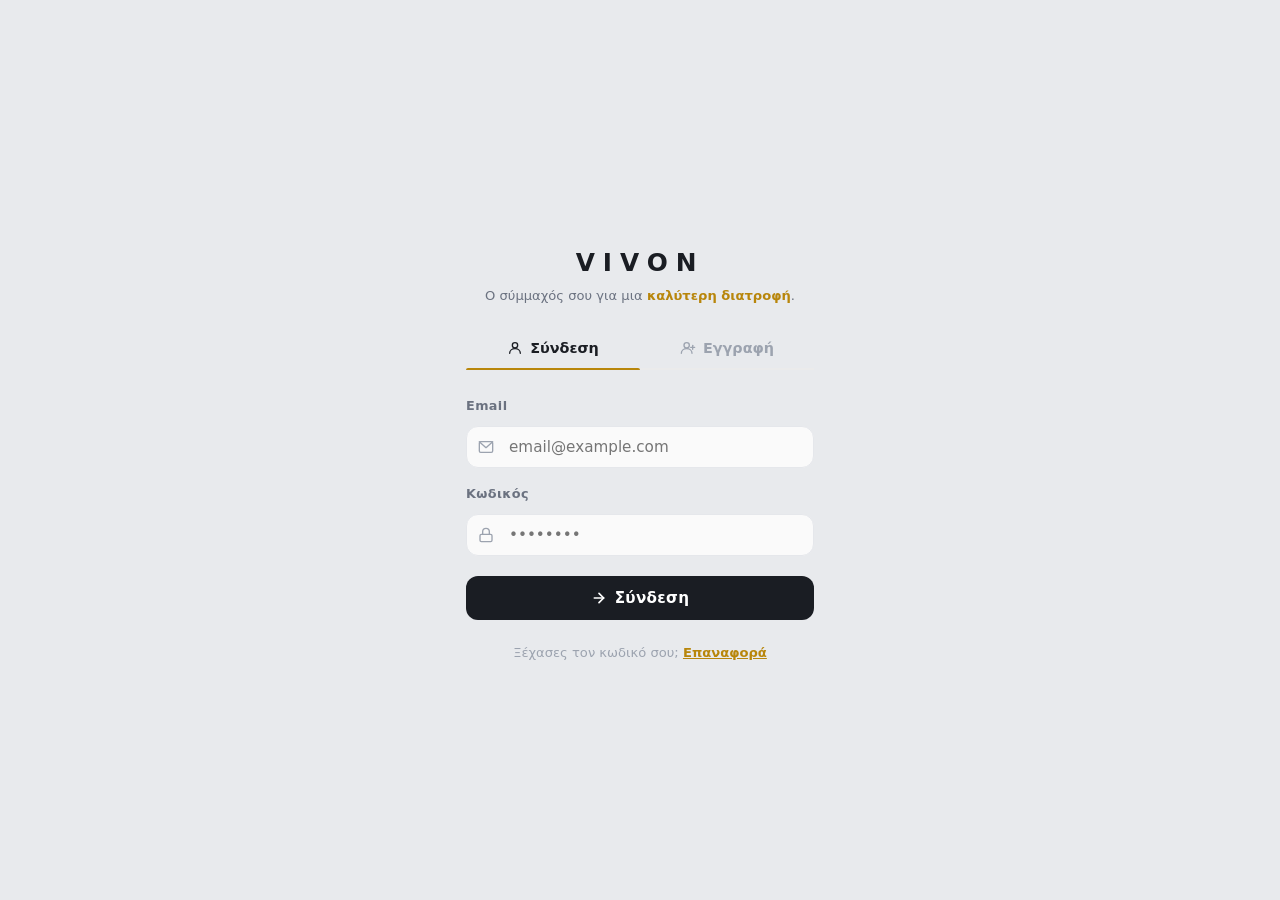
==== commit adfd3122: "β" ====
--- a/index.html
+++ b/index.html
@@ -1,6 +1,7 @@
 <!DOCTYPE html>
 <html lang="el">
 <head>
+  
   <meta charset="UTF-8">
   <meta name="viewport" content="width=device-width, initial-scale=1.0, maximum-scale=1.0, user-scalable=no">
   <meta name="theme-color" content="#e8eaed">
@@ -8,28 +9,30 @@
   <meta name="apple-mobile-web-app-status-bar-style" content="default">
   <title>VIVON</title>
   <link rel="stylesheet" href="style.css">
+  <!-- Supabase JS SDK -->
+  <script src="https://cdn.jsdelivr.net/npm/@supabase/supabase-js@2"></script>
   <style>
     @media print {
       .bottom-bar, .top-nav, .fab, .modal-overlay, .toast { display: none !important; }
       .page { display: none !important; }
+      .app-shell { display: block !important; }
+      .sidebar { display: none !important; }
       #print-view { display: block !important; }
-      body { padding: 0; background: white; font-size: 10px; margin: 0; }
-      @page { margin: 8mm; }
-      /* Σελίδα 1 landscape (summary) — οι υπόλοιπες portrait */
-      #print-view > div:first-child { page-break-after: always; }
+      body { padding: 0; background: white; margin: 0; }
     }
     #print-view { display: none; }
   </style>
 </head>
 <body>
 
-  <!-- APP SHELL -->
-  <div class="app-shell">
+  <!-- APP SHELL — hidden until auth confirmed -->
+  <div class="app-shell app-hidden" id="app-shell">
 
     <!-- SIDEBAR (desktop) -->
     <nav class="sidebar" id="sidebar">
       <div class="sidebar-logo">
-        <img src="../logo.png" alt="VIVON" class="sidebar-logo-img">
+        <img src="logo.png" alt="VIVON" class="sidebar-logo-img" onerror="this.style.display='none'">
+        <div class="sidebar-brand-title">VIVON</div>
       </div>
       <div class="sidebar-nav">
         <button class="sidebar-item active" data-tab="today">
@@ -48,6 +51,10 @@
           <span class="sidebar-icon">🏗️</span>
           <span class="sidebar-label">Σχεδιαστής</span>
         </button>
+        <button class="sidebar-item" data-tab="body">
+          <span class="sidebar-icon">⚖️</span>
+          <span class="sidebar-label">Μετρήσεις</span>
+        </button>
         <button class="sidebar-item" data-tab="stats">
           <span class="sidebar-icon">📊</span>
           <span class="sidebar-label">Στατιστικά</span>
@@ -57,8 +64,16 @@
           <span class="sidebar-label">Ρυθμίσεις</span>
         </button>
       </div>
+      <div class="sidebar-user">
+        <div class="sidebar-user-avatar" id="sidebar-avatar">Δ</div>
+        <div class="sidebar-user-info">
+          <div class="sidebar-user-name" id="sidebar-user-name">Δημήτριος</div>
+          <div class="sidebar-user-sub">Διαιτολόγιο</div>
+        </div>
+      </div>
       <div class="sidebar-footer">
-        <button class="btn btn-ghost btn-sm" onclick="exportPDF()" style="width:100%">🖨️ PDF</button>
+        <button class="btn btn-ghost btn-sm" onclick="exportPDF()" style="width:100%;margin-bottom:6px">🖨️ PDF</button>
+        <button class="btn btn-ghost btn-sm" onclick="handleSignOut()" style="width:100%;color:var(--red)">⏏ Αποσύνδεση</button>
       </div>
     </nav>
 
@@ -68,10 +83,13 @@
       <!-- TOP BAR (mobile only) -->
       <nav class="top-nav" id="top-nav">
         <div class="top-nav-inner">
-          <div class="app-title" id="top-app-title"><img src="../logo.png" alt="VIVON" style="height:36px;vertical-align:middle;"></div>
-          <div id="hero-title">VIVON</div>
+          <div class="app-title" id="top-app-title">
+            <img src="logo.png" alt="VIVON" class="topnav-logo" onerror="this.style.display='none'">
+            <span id="hero-title">VIVON</span>
+          </div>
           <div style="display:flex;gap:8px">
             <button class="btn btn-ghost btn-sm" onclick="exportPDF()">🖨️ PDF</button>
+            <button class="btn btn-ghost btn-sm" onclick="handleSignOut()" style="color:var(--red)">⏏</button>
           </div>
         </div>
       </nav>
@@ -82,6 +100,7 @@
         <div id="page-week"     class="page"></div>
         <div id="page-ideas"    class="page"></div>
         <div id="page-builder"  class="page"></div>
+        <div id="page-body"     class="page"></div>
         <div id="page-stats"    class="page"></div>
         <div id="page-settings" class="page"></div>
         <!-- legacy pages kept for internal renders -->
@@ -112,6 +131,10 @@
           <span class="tab-icon">🏗️</span>
           Σχεδιαστής
         </button>
+        <button class="tab-item" data-tab="body">
+          <span class="tab-icon">⚖️</span>
+          Μετρήσεις
+        </button>
         <button class="tab-item" data-tab="stats">
           <span class="tab-icon">📊</span>
           Στατιστικά
@@ -135,8 +158,13 @@
   <!-- TOAST -->
   <div id="toast" class="toast"></div>
 
+  <!-- AUTH SCREEN (shown before login, hidden after) -->
+  <div id="auth-screen" class="auth-screen"></div>
+
   <!-- SCRIPTS -->
   <script src="data.js"></script>
+  <script src="supabase.js"></script>
   <script src="script.js"></script>
+  <script src="auth.js"></script>
 </body>
 </html>
--- a/style.css
+++ b/style.css
@@ -32,7 +32,12 @@
 
 *, *::before, *::after { box-sizing: border-box; margin: 0; padding: 0; }
 
-html { scroll-behavior: smooth; -webkit-text-size-adjust: 100%; }
+html {
+  scroll-behavior: smooth;
+  -webkit-text-size-adjust: 100%;
+  overflow-x: hidden;
+  max-width: 100%;
+}
 
 body {
   font-family: -apple-system, 'Segoe UI', system-ui, sans-serif;
@@ -41,7 +46,9 @@
   min-height: 100vh;
   font-size: 15px;
   line-height: 1.5;
-  padding-bottom: 80px;
+  padding-bottom: 0;
+  overflow-x: hidden;
+  max-width: 100%;
 }
 
 /* ── TYPOGRAPHY ── */
@@ -51,7 +58,7 @@
 h3 { font-size: 0.95rem; }
 
 /* ── LAYOUT ── */
-.container { max-width: 700px; margin: 0 auto; padding: 0 14px; }
+.container { max-width: 860px; margin: 0 auto; padding: 0 14px; }
 
 /* ── CARD ── */
 .card {
@@ -83,13 +90,10 @@
 
 /* ── HERO TITLE (μέσα στη μπάρα) ── */
 #hero-title {
-  position: absolute;
-  left: 50%;
-  transform: translateX(-50%);
   font-size: 1.5rem;
   font-weight: 900;
   letter-spacing: 0.18em;
-  color: var(--text);
+  color: var(--gold, #c9a84c);
   pointer-events: none;
   user-select: none;
 }
@@ -98,16 +102,23 @@
   align-items: center;
   justify-content: space-between;
   padding: 10px 14px;
-  max-width: 700px;
+  max-width: 860px;
   margin: 0 auto;
   position: relative;
 }
 .app-title { font-size: 1.05rem; font-weight: 800; color: var(--text); display: flex; align-items: center; gap: 6px; }
+.topnav-logo { height: 47px; width: auto; vertical-align: middle; object-fit: contain; }
 
 /* ── APP SHELL (sidebar layout) ── */
 .app-shell {
   display: flex;
   min-height: 100vh;
+  max-width: 100%;
+  overflow-x: hidden;
+}
+.app-shell.app-hidden {
+  visibility: hidden;
+  pointer-events: none;
 }
 
 /* ── SIDEBAR (desktop) ── */
@@ -125,14 +136,61 @@
 }
 
 .sidebar-logo {
-  padding: 20px 20px 16px;
+  padding: 16px 20px;
   border-bottom: 1px solid var(--border);
   display: flex;
-  align-items: center;
+  flex-direction: row;
+  align-items: center;
+  gap: 12px;
 }
 .sidebar-logo-img {
-  height: 40px;
+  height: 70px;
+  width: 70px;
   object-fit: contain;
+  flex-shrink: 0;
+}
+.sidebar-brand-title {
+  font-size: 1rem;
+  font-weight: 900;
+  letter-spacing: 0.15em;
+  background: linear-gradient(135deg, #f5c842 0%, #ffd700 40%, #b8860b 70%, #f5c842 100%);
+  -webkit-background-clip: text;
+  -webkit-text-fill-color: transparent;
+  background-clip: text;
+  filter: drop-shadow(0 1px 2px rgba(180,140,0,0.35));
+}
+
+.sidebar-user {
+  padding: 14px 20px;
+  border-top: 1px solid var(--border);
+  display: flex;
+  align-items: center;
+  gap: 12px;
+}
+.sidebar-user-avatar {
+  width: 42px;
+  height: 42px;
+  border-radius: 50%;
+  background: linear-gradient(135deg, #8b5cf6, #6d28d9);
+  color: white;
+  font-size: 1.2rem;
+  font-weight: 700;
+  display: flex;
+  align-items: center;
+  justify-content: center;
+  flex-shrink: 0;
+  box-shadow: 0 2px 8px rgba(109,40,217,0.3);
+  overflow: hidden;
+}
+.sidebar-user-name {
+  font-size: 0.85rem;
+  font-weight: 700;
+  color: var(--text);
+  line-height: 1.2;
+}
+.sidebar-user-sub {
+  font-size: 0.72rem;
+  color: var(--text3);
 }
 
 .sidebar-nav {
@@ -218,8 +276,10 @@
 /* ── MOBILE: hide sidebar, show bottom bar ── */
 @media (max-width: 1023px) {
   .sidebar { display: none; }
-  .app-content { margin-left: 0; }
-  .bottom-bar { display: flex; }
+  .app-content { margin-left: 0; width: 100%; max-width: 100%; overflow-x: hidden; }
+  .bottom-bar { display: flex; overflow-x: auto; -webkit-overflow-scrolling: touch; }
+  .bottom-bar::-webkit-scrollbar { display: none; }
+  .tab-item { min-width: 52px; flex-shrink: 0; }
   body { padding-bottom: 80px; }
 }
 
@@ -232,6 +292,144 @@
 /* ── PAGES ── */
 .page { display: none; padding-top: 12px; }
 .page.active { display: block; }
+
+/* ── WEEK PAGE HEADER ── */
+.week-page-header {
+  background: var(--card);
+  border-bottom: 1px solid var(--border);
+  padding: 14px 16px 12px;
+}
+@media (max-width: 600px) {
+  .week-page-header { padding: 12px 14px; }
+  .week-page-header h1 { font-size: 1.15rem !important; }
+}
+
+/* ── WEEK SUMMARY INNER ── */
+.week-summary-inner { flex-wrap: wrap; }
+@media (max-width: 600px) {
+  .week-summary-inner {
+    flex-direction: column;
+    gap: 12px !important;
+  }
+  .week-summary-inner > div { min-width: 0 !important; width: 100%; }
+}
+
+/* ── MOBILE GLOBAL OPTIMIZATIONS ── */
+@media (max-width: 600px) {
+  body { font-size: 14px; }
+  .container { padding: 0 10px; }
+
+  /* Cards — smaller padding on mobile */
+  .card { padding: 14px; margin-bottom: 10px; }
+  .card-lg { padding: 16px; }
+  .card-sm { padding: 10px 12px; }
+
+  /* Bigger touch targets for buttons */
+  .btn { padding: 10px 16px; min-height: 42px; }
+  .btn-sm { padding: 8px 12px; font-size: 0.78rem; min-height: 36px; }
+  .meal-check { width: 36px; height: 36px; }
+  .supp-check { width: 32px; height: 32px; }
+
+  /* Meal cards — reduce inner padding */
+  .meal-card-header { padding: 12px 12px 8px; gap: 10px; }
+  .meal-emoji { font-size: 1.7rem; }
+  .meal-name { font-size: 0.92rem; }
+  .meal-ingredients { padding: 10px 12px; }
+  .meal-actions { padding: 0 12px 12px; gap: 6px; }
+  .meal-actions .btn { flex: 1; }
+
+  /* Macros row */
+  .macro-chip-val { font-size: 0.88rem; }
+  .macro-chip-lbl { font-size: 0.6rem; }
+
+  /* Tab bar */
+  .tab-item { font-size: 0.62rem; padding: 6px 2px 8px; }
+  .tab-item .tab-icon { font-size: 1.2rem; }
+
+  /* Top nav */
+  .top-nav-inner { padding: 8px 12px; }
+  #hero-title { font-size: 1.15rem; }
+
+  /* Dashboard grid */
+  .dashboard-grid { gap: 8px; }
+  .macro-card { padding: 12px; }
+  .macro-card-value { font-size: 1.35rem; }
+
+  /* Quote banner — center on mobile */
+  .quote-banner { text-align: center; }
+  .quote-banner::before { display: none; }
+
+  /* Kcal hero — keep row layout, scale down sizes */
+  .kcal-hero { padding: 14px 16px; flex-direction: row; align-items: center; text-align: left; gap: 0; }
+  .kcal-hero-left h2 { font-size: 0.7rem; }
+  .kcal-hero-left .big-num { font-size: 2.6rem; }
+  .kcal-hero-left .sub { font-size: 0.72rem; }
+  .kcal-ring { width: 72px; height: 72px; flex-shrink: 0; }
+
+  /* Modal */
+  .modal-sheet { padding: 16px 16px 24px; border-radius: 20px 20px 0 0; }
+  .modal-title { font-size: 1.05rem; }
+
+  /* Week summary strip — stack vertically */
+  .week-summary-inner { flex-direction: column; gap: 12px; }
+
+  /* Segment pills — smaller */
+  .segment { padding: 2px; }
+  .seg-btn { padding: 6px 4px; font-size: 0.7rem; }
+
+  /* Recipe cards — 2 columns always */
+  .recipes-grid { grid-template-columns: repeat(2, 1fr); gap: 8px; }
+  .recipe-card { padding: 10px; }
+  .recipe-card-emoji { font-size: 1.6rem; }
+  .recipe-card-name { font-size: 0.7rem; }
+
+  /* FAB — slightly smaller */
+  .fab { width: 46px; height: 46px; font-size: 1.3rem; bottom: 84px; right: 12px; }
+
+  /* Toast */
+  .toast { bottom: 86px; font-size: 0.78rem; max-width: calc(100vw - 32px); white-space: normal; text-align: center; }
+
+  /* Week days grid header */
+  .dplanner-topbar { padding: 10px 14px; }
+  .dplanner-topbar-left h2 { font-size: 1rem; }
+
+  h1 { font-size: 1.25rem; }
+  h2 { font-size: 1rem; }
+}
+
+/* ── WEEK FOOTER / DEFICIT GRIDS ── */
+.week-footer-grid {
+  display: grid;
+  grid-template-columns: repeat(4, 1fr);
+  gap: 10px;
+}
+.week-deficit-grid {
+  display: grid;
+  grid-template-columns: 1fr 1fr;
+  gap: 10px;
+}
+@media (max-width: 480px) {
+  .week-footer-grid { grid-template-columns: repeat(2, 1fr); gap: 8px; }
+  .week-deficit-grid { grid-template-columns: 1fr; }
+}
+
+/* ── PROFILE GRIDS ── */
+.profile-stats-grid {
+  display: grid;
+  grid-template-columns: 1fr 1fr 1fr;
+  gap: 10px;
+  margin-bottom: 14px;
+}
+.profile-body-grid {
+  display: grid;
+  grid-template-columns: 1fr 1fr 1fr;
+  gap: 10px;
+}
+@media (max-width: 480px) {
+  .profile-stats-grid { grid-template-columns: 1fr 1fr 1fr; gap: 6px; }
+  .profile-stats-grid .card { padding: 12px 8px; }
+  .profile-body-grid { grid-template-columns: 1fr 1fr; }
+}
 
 /* ── QUOTE BANNER ── */
 .quote-banner {
@@ -341,7 +539,8 @@
 .pill-breakfast { background: var(--amber-bg); color: #92400e; }
 .pill-lunch     { background: var(--purple-bg); color: #5b21b6; }
 .pill-dinner    { background: var(--red-bg);    color: #991b1b; }
-.pill-snack     { background: var(--cyan-bg);   color: #0e7490; }
+.pill-snack      { background: var(--cyan-bg);   color: #0e7490; }
+.pill-afternoon  { background: var(--amber-bg); color: #92400e; }
 
 .meal-check {
   width: 32px; height: 32px;
@@ -394,16 +593,63 @@
   display: flex; align-items: center; gap: 6px;
 }
 
+.recipe-expand-btn {
+  display: flex;
+  align-items: center;
+  gap: 6px;
+  width: calc(100% - 32px);
+  margin: 0 16px 4px;
+  padding: 8px 12px;
+  background: var(--bg2);
+  border: 1.5px solid var(--border);
+  border-radius: 8px;
+  font-size: 0.78rem;
+  font-weight: 600;
+  color: var(--text2);
+  cursor: pointer;
+  text-align: left;
+  transition: background 0.15s, border-color 0.15s;
+}
+.recipe-expand-btn:hover { background: var(--green-bg); border-color: var(--green); }
+.recipe-expand-btn[aria-expanded="true"] { border-color: var(--green); color: var(--green); }
+.recipe-expand-arrow {
+  margin-left: auto;
+  font-size: 0.7rem;
+  transition: transform 0.2s;
+  display: inline-block;
+}
+.recipe-expand-btn[aria-expanded="true"] .recipe-expand-arrow { transform: rotate(180deg); }
+
+.recipe-expand-body {
+  display: grid;
+  grid-template-rows: 0fr;
+  transition: grid-template-rows 0.25s ease;
+  margin: 0 16px;
+}
+.recipe-expand-body.open { grid-template-rows: 1fr; }
+.recipe-expand-body > * { overflow: hidden; }
+
 .recipe-instructions {
-  padding: 10px 16px 14px;
+  padding: 10px 12px 10px;
   font-size: 0.8rem;
   color: var(--text2);
   line-height: 1.6;
   border-left: 3px solid var(--green);
-  margin: 0 16px 14px;
   background: var(--green-bg);
   border-radius: 0 8px 8px 0;
-}
+  margin-bottom: 6px;
+}
+.recipe-serving {
+  padding: 8px 12px;
+  font-size: 0.78rem;
+  color: var(--text2);
+  background: var(--amber-bg, #fef3c7);
+  border-left: 3px solid var(--amber, #f59e0b);
+  border-radius: 0 8px 8px 0;
+  margin-bottom: 10px;
+  line-height: 1.5;
+}
+.recipe-serving-icon { margin-right: 4px; }
 
 .running-kcal {
   padding: 8px 16px;
@@ -746,6 +992,28 @@
 
 /* ── WEEK GRID ── */
 .week-grid { display: grid; grid-template-columns: repeat(7, 1fr); gap: 6px; margin-bottom: 14px; }
+@media (max-width: 480px) {
+  .week-grid { grid-template-columns: repeat(7, 1fr); gap: 4px; }
+  .week-day-btn { padding: 8px 2px; font-size: 0.65rem; }
+  .week-day-btn .wday { font-size: 0.9rem; }
+}
+
+/* ── 7-DAY WEEK PAGE GRID (Εβδομαδιαίο tab) ── */
+.week-days-grid {
+  display: grid;
+  grid-template-columns: repeat(7, 1fr);
+  gap: 10px;
+  align-items: start;
+}
+@media (max-width: 900px) {
+  .week-days-grid { grid-template-columns: repeat(3, 1fr); }
+}
+@media (max-width: 600px) {
+  .week-days-grid { grid-template-columns: repeat(2, 1fr); gap: 8px; }
+}
+@media (max-width: 380px) {
+  .week-days-grid { grid-template-columns: 1fr; }
+}
 
 /* ── WEEK OVERVIEW (Εβδομαδιαίο tab) ── */
 .week-overview-grid {
@@ -765,16 +1033,16 @@
   background: var(--card);
   border: 1px solid var(--border);
   border-radius: var(--radius-sm);
-  padding: 10px 4px;
+  padding: 6px 4px;
   text-align: center;
   cursor: pointer;
   transition: all var(--transition);
-  font-size: 0.72rem;
+  font-size: 0.65rem;
   font-weight: 700;
   color: var(--text2);
 }
 .week-day-btn.active { background: var(--green-d); color: #fff; border-color: var(--green-d); box-shadow: 0 2px 10px rgba(22,163,74,0.3); }
-.week-day-btn .wday { font-size: 1rem; margin-bottom: 2px; }
+.week-day-btn .wday { font-size: 0.82rem; margin-bottom: 1px; }
 
 /* ── FAB ── */
 .fab {
@@ -955,7 +1223,7 @@
   display: flex;
   flex-direction: column;
   padding-top: 0;
-  height: calc(100vh - 116px);
+  height: calc(100vh);
   overflow: hidden;
 }
 
@@ -963,6 +1231,7 @@
   display: flex;
   flex-direction: column;
   flex: 1;
+  min-height: 0;
   overflow: hidden;
 }
 
@@ -984,8 +1253,10 @@
 /* 3-column grid */
 .dplanner-cols {
   display: grid;
-  grid-template-columns: minmax(400px, 38%) 1fr minmax(280px, 22%);
+  grid-template-columns: minmax(0, 38%) 1fr minmax(0, 22%);
+  gap: 16px;
   flex: 1;
+  min-height: 0;
   overflow: hidden;
 }
 
@@ -993,8 +1264,9 @@
 .dplanner-col {
   display: flex;
   flex-direction: column;
+  border-right: 1px solid var(--border);
+  min-height: 0;
   overflow: hidden;
-  border-right: 1px solid var(--border);
 }
 .dplanner-col:last-child { border-right: none; }
 
@@ -1007,10 +1279,11 @@
 .dplanner-col-head h3 { font-size: 0.95rem; font-weight: 800; margin-bottom: 6px; }
 
 .dplanner-col-body {
+  padding: 12px;
+  background: var(--bg);
   flex: 1;
   overflow-y: auto;
-  padding: 12px;
-  background: var(--bg);
+  min-height: 0;
 }
 .dplanner-col-body::-webkit-scrollbar { width: 4px; }
 .dplanner-col-body::-webkit-scrollbar-thumb { background: var(--border); border-radius: 2px; }
@@ -1378,3 +1651,251 @@
   }
   @page { margin: 15mm 12mm; size: A4; }
 }
+
+/* ── AUTH SCREEN ── */
+:root {
+  --gold:    #b8860b;
+  --gold-lt: #f5c842;
+  --gold-bg: #fdf8ee;
+}
+
+.auth-screen {
+  position: fixed;
+  inset: 0;
+  z-index: 1000;
+  display: flex;
+  align-items: center;
+  justify-content: center;
+  padding: 16px;
+  background: url('back.png') center center / cover no-repeat;
+}
+
+.auth-card {
+  width: 100%;
+  max-width: 420px;
+  background: transparent;
+  border-radius: 0;
+  padding: 40px 36px 32px;
+  box-shadow: none;
+  border: none;
+}
+
+/* ── Logo area ── */
+.auth-logo {
+  text-align: center;
+  margin-bottom: 24px;
+}
+.auth-logo-img {
+  height: 200px;
+  margin-bottom: 10px;
+  object-fit: contain;
+  mix-blend-mode: multiply;
+}
+.auth-brand {
+  font-size: 1.55rem;
+  font-weight: 900;
+  letter-spacing: 0.32em;
+  color: #1a1d23;
+}
+.auth-tagline {
+  font-size: 0.82rem;
+  color: #6b7280;
+  margin-top: 5px;
+}
+.auth-tagline em {
+  font-style: normal;
+  color: var(--gold);
+  font-weight: 600;
+}
+
+/* ── Tab switcher ── */
+.auth-tabs {
+  display: flex;
+  border-bottom: 2px solid #ebebeb;
+  margin-bottom: 26px;
+  gap: 0;
+}
+.auth-tab {
+  flex: 1;
+  border: none;
+  background: transparent;
+  padding: 10px 0 12px;
+  font-size: 0.9rem;
+  font-weight: 600;
+  color: #9ca3af;
+  cursor: pointer;
+  display: flex;
+  align-items: center;
+  justify-content: center;
+  gap: 7px;
+  position: relative;
+  transition: color 0.18s;
+  font-family: inherit;
+}
+.auth-tab::after {
+  content: '';
+  position: absolute;
+  bottom: -2px;
+  left: 0; right: 0;
+  height: 2px;
+  background: var(--gold);
+  transform: scaleX(0);
+  transition: transform 0.2s;
+  border-radius: 2px 2px 0 0;
+}
+.auth-tab.active {
+  color: #1a1d23;
+}
+.auth-tab.active::after {
+  transform: scaleX(1);
+}
+.auth-tab svg { flex-shrink: 0; }
+
+/* ── Form layout ── */
+.auth-form {
+  display: flex;
+  flex-direction: column;
+  gap: 16px;
+}
+.auth-field {
+  display: flex;
+  flex-direction: column;
+  gap: 6px;
+}
+.auth-label {
+  font-size: 0.8rem;
+  font-weight: 600;
+  color: #6b7280;
+  letter-spacing: 0.03em;
+}
+
+/* Input with icon */
+.auth-input-wrap {
+  position: relative;
+  display: flex;
+  align-items: center;
+  width: 100%;
+}
+.auth-input-icon {
+  position: absolute;
+  left: 12px;
+  color: #9ca3af;
+  display: flex;
+  align-items: center;
+  pointer-events: none;
+  z-index: 2;
+}
+.auth-input {
+  width: 100%;
+  min-width: 0;
+  border: 1.5px solid #e5e7eb;
+  border-radius: 12px;
+  padding: 11px 13px 11px 42px;
+  position: relative;
+  z-index: 1;
+  font-size: 0.95rem;
+  background: #fafafa;
+  color: #1a1d23;
+  outline: none;
+  transition: border-color 0.15s, background 0.15s;
+  font-family: inherit;
+}
+.auth-input:focus {
+  border-color: var(--gold);
+  background: #fff;
+}
+.auth-input-toggle {
+  position: absolute;
+  right: 12px;
+  background: none;
+  border: none;
+  cursor: pointer;
+  color: #9ca3af;
+  display: flex;
+  align-items: center;
+  padding: 0;
+}
+.auth-input-toggle:hover { color: #6b7280; }
+
+/* ── Primary button ── */
+.auth-btn {
+  width: 100%;
+  padding: 13px;
+  border: none;
+  border-radius: 12px;
+  background: #1a1d23;
+  color: #fff;
+  font-size: 0.95rem;
+  font-weight: 700;
+  cursor: pointer;
+  font-family: inherit;
+  margin-top: 4px;
+  display: flex;
+  align-items: center;
+  justify-content: center;
+  gap: 8px;
+  transition: opacity 0.15s, transform 0.1s;
+  letter-spacing: 0.02em;
+}
+.auth-btn svg { flex-shrink: 0; }
+.auth-btn:disabled { opacity: 0.55; cursor: not-allowed; }
+.auth-btn:not(:disabled):hover { opacity: 0.88; }
+.auth-btn:not(:disabled):active { transform: scale(0.98); }
+
+/* ── Forgot password link ── */
+.auth-footer-row {
+  text-align: center;
+  margin-top: 4px;
+}
+.auth-link-btn {
+  background: none;
+  border: none;
+  font-family: inherit;
+  font-size: 0.82rem;
+  cursor: pointer;
+  padding: 0;
+  color: #9ca3af;
+}
+.auth-link-btn span { color: var(--gold); font-weight: 600; text-decoration: underline; }
+.auth-link-btn:hover span { color: var(--gold-lt); }
+
+/* ── Messages ── */
+.auth-error {
+  background: #fff0f0;
+  color: #b91c1c;
+  border-radius: 10px;
+  padding: 10px 13px;
+  font-size: 0.84rem;
+  display: flex;
+  align-items: flex-start;
+  gap: 7px;
+}
+.auth-info {
+  background: #eff6ff;
+  color: #1d4ed8;
+  border-radius: 10px;
+  padding: 10px 13px;
+  font-size: 0.84rem;
+  display: flex;
+  align-items: flex-start;
+  gap: 7px;
+}
+.auth-success {
+  background: #f0fff4;
+  color: #15803d;
+  border-radius: 10px;
+  padding: 10px 13px;
+  font-size: 0.84rem;
+}
+.auth-hint {
+  font-size: 0.84rem;
+  color: #6b7280;
+  margin: 0 0 4px;
+  line-height: 1.5;
+}
+
+@media (max-width: 480px) {
+  .auth-card { padding: 20px 14px 20px; }
+  .auth-logo-img { height: 140px; }
+  .auth-input { font-size: 16px; }
+}
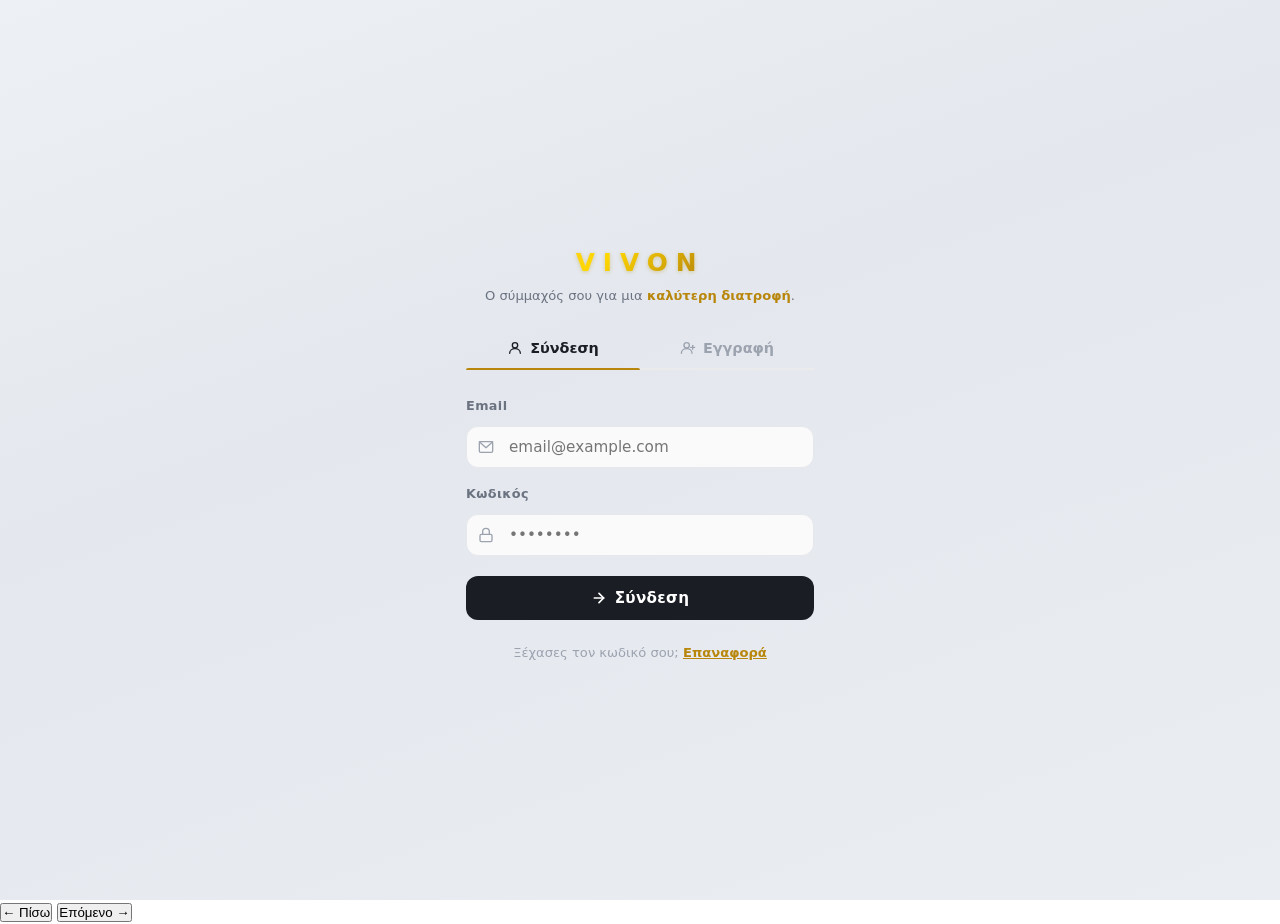
==== commit 73aa2283: "ds" ====
--- a/index.html
+++ b/index.html
@@ -5,6 +5,7 @@
   <meta charset="UTF-8">
   <meta name="viewport" content="width=device-width, initial-scale=1.0, maximum-scale=1.0, user-scalable=no">
   <meta name="theme-color" content="#e8eaed">
+  <meta name="mobile-web-app-capable" content="yes">
   <meta name="apple-mobile-web-app-capable" content="yes">
   <meta name="apple-mobile-web-app-status-bar-style" content="default">
   <title>VIVON</title>
@@ -13,7 +14,7 @@
   <script src="https://cdn.jsdelivr.net/npm/@supabase/supabase-js@2"></script>
   <style>
     @media print {
-      .bottom-bar, .top-nav, .fab, .modal-overlay, .toast { display: none !important; }
+      .bottom-bar, .top-nav, .fab, .modal-overlay, .toast, .drawer, .drawer-overlay { display: none !important; }
       .page { display: none !important; }
       .app-shell { display: block !important; }
       .sidebar { display: none !important; }
@@ -36,44 +37,44 @@
       </div>
       <div class="sidebar-nav">
         <button class="sidebar-item active" data-tab="today">
-          <span class="sidebar-icon">🏠</span>
+          <span class="sidebar-icon"><svg width="18" height="18" viewBox="0 0 24 24" fill="none" stroke="currentColor" stroke-width="2" stroke-linecap="round" stroke-linejoin="round"><path d="M3 9l9-7 9 7v11a2 2 0 0 1-2 2H5a2 2 0 0 1-2-2z"/><polyline points="9 22 9 12 15 12 15 22"/></svg></span>
           <span class="sidebar-label">Ημερήσιο</span>
         </button>
         <button class="sidebar-item" data-tab="week">
-          <span class="sidebar-icon">📅</span>
+          <span class="sidebar-icon"><svg width="18" height="18" viewBox="0 0 24 24" fill="none" stroke="currentColor" stroke-width="2" stroke-linecap="round" stroke-linejoin="round"><rect x="3" y="4" width="18" height="18" rx="2" ry="2"/><line x1="16" y1="2" x2="16" y2="6"/><line x1="8" y1="2" x2="8" y2="6"/><line x1="3" y1="10" x2="21" y2="10"/></svg></span>
           <span class="sidebar-label">Εβδομαδιαίο</span>
         </button>
         <button class="sidebar-item" data-tab="ideas">
-          <span class="sidebar-icon">💡</span>
+          <span class="sidebar-icon"><svg width="18" height="18" viewBox="0 0 24 24" fill="none" stroke="currentColor" stroke-width="2" stroke-linecap="round" stroke-linejoin="round"><path d="M12 2a7 7 0 0 1 7 7c0 3-1.8 5.4-4.5 6.5V17a1 1 0 0 1-1 1h-3a1 1 0 0 1-1-1v-1.5C6.8 14.4 5 12 5 9a7 7 0 0 1 7-7z"/><line x1="9" y1="21" x2="15" y2="21"/><line x1="10" y1="18" x2="14" y2="18"/></svg></span>
           <span class="sidebar-label">Ιδέες</span>
         </button>
         <button class="sidebar-item" data-tab="builder">
-          <span class="sidebar-icon">🏗️</span>
+          <span class="sidebar-icon"><svg width="18" height="18" viewBox="0 0 24 24" fill="none" stroke="currentColor" stroke-width="2" stroke-linecap="round" stroke-linejoin="round"><path d="M14 2H6a2 2 0 0 0-2 2v16a2 2 0 0 0 2 2h12a2 2 0 0 0 2-2V8z"/><polyline points="14 2 14 8 20 8"/><line x1="12" y1="18" x2="12" y2="12"/><line x1="9" y1="15" x2="15" y2="15"/></svg></span>
           <span class="sidebar-label">Σχεδιαστής</span>
         </button>
         <button class="sidebar-item" data-tab="body">
-          <span class="sidebar-icon">⚖️</span>
+          <span class="sidebar-icon"><svg width="18" height="18" viewBox="0 0 24 24" fill="none" stroke="currentColor" stroke-width="2" stroke-linecap="round" stroke-linejoin="round"><line x1="4" y1="12" x2="20" y2="12"/><path d="M4 12l4-4m-4 4l4 4"/><path d="M20 12l-4-4m4 4l-4 4"/><line x1="12" y1="4" x2="12" y2="20"/></svg></span>
           <span class="sidebar-label">Μετρήσεις</span>
         </button>
         <button class="sidebar-item" data-tab="stats">
-          <span class="sidebar-icon">📊</span>
+          <span class="sidebar-icon"><svg width="18" height="18" viewBox="0 0 24 24" fill="none" stroke="currentColor" stroke-width="2" stroke-linecap="round" stroke-linejoin="round"><line x1="18" y1="20" x2="18" y2="10"/><line x1="12" y1="20" x2="12" y2="4"/><line x1="6" y1="20" x2="6" y2="14"/><line x1="2" y1="20" x2="22" y2="20"/></svg></span>
           <span class="sidebar-label">Στατιστικά</span>
         </button>
         <button class="sidebar-item" data-tab="settings">
-          <span class="sidebar-icon">⚙️</span>
+          <span class="sidebar-icon"><svg width="18" height="18" viewBox="0 0 24 24" fill="none" stroke="currentColor" stroke-width="2" stroke-linecap="round" stroke-linejoin="round"><circle cx="12" cy="12" r="3"/><path d="M19.4 15a1.65 1.65 0 0 0 .33 1.82l.06.06a2 2 0 0 1-2.83 2.83l-.06-.06a1.65 1.65 0 0 0-1.82-.33 1.65 1.65 0 0 0-1 1.51V21a2 2 0 0 1-4 0v-.09A1.65 1.65 0 0 0 9 19.4a1.65 1.65 0 0 0-1.82.33l-.06.06a2 2 0 0 1-2.83-2.83l.06-.06A1.65 1.65 0 0 0 4.68 15a1.65 1.65 0 0 0-1.51-1H3a2 2 0 0 1 0-4h.09A1.65 1.65 0 0 0 4.6 9a1.65 1.65 0 0 0-.33-1.82l-.06-.06a2 2 0 0 1 2.83-2.83l.06.06A1.65 1.65 0 0 0 9 4.68a1.65 1.65 0 0 0 1-1.51V3a2 2 0 0 1 4 0v.09a1.65 1.65 0 0 0 1 1.51 1.65 1.65 0 0 0 1.82-.33l.06-.06a2 2 0 0 1 2.83 2.83l-.06.06A1.65 1.65 0 0 0 19.4 9a1.65 1.65 0 0 0 1.51 1H21a2 2 0 0 1 0 4h-.09a1.65 1.65 0 0 0-1.51 1z"/></svg></span>
           <span class="sidebar-label">Ρυθμίσεις</span>
         </button>
       </div>
       <div class="sidebar-user">
-        <div class="sidebar-user-avatar" id="sidebar-avatar">Δ</div>
+        <div class="sidebar-user-avatar" id="sidebar-avatar"></div>
         <div class="sidebar-user-info">
-          <div class="sidebar-user-name" id="sidebar-user-name">Δημήτριος</div>
-          <div class="sidebar-user-sub">Διαιτολόγιο</div>
+          <div class="sidebar-user-name" id="sidebar-user-name"></div>
+          <div class="sidebar-user-sub" id="sidebar-user-sub">Διαιτολόγιο</div>
         </div>
       </div>
       <div class="sidebar-footer">
-        <button class="btn btn-ghost btn-sm" onclick="exportPDF()" style="width:100%;margin-bottom:6px">🖨️ PDF</button>
-        <button class="btn btn-ghost btn-sm" onclick="handleSignOut()" style="width:100%;color:var(--red)">⏏ Αποσύνδεση</button>
+        <button id="sidebar-pdf-btn" class="btn btn-ghost btn-sm" onclick="exportPDF()" style="width:100%;margin-bottom:6px"><svg width="14" height="14" viewBox="0 0 24 24" fill="none" stroke="currentColor" stroke-width="2" stroke-linecap="round" stroke-linejoin="round" style="display:inline;vertical-align:middle;margin-right:4px"><polyline points="6 9 6 2 18 2 18 9"/><path d="M6 18H4a2 2 0 0 1-2-2v-5a2 2 0 0 1 2-2h16a2 2 0 0 1 2 2v5a2 2 0 0 1-2 2h-2"/><rect x="6" y="14" width="12" height="8"/></svg> PDF</button>
+        <button class="btn btn-ghost btn-sm" onclick="handleSignOut()" style="width:100%;color:var(--red)"><svg width="14" height="14" viewBox="0 0 24 24" fill="none" stroke="currentColor" stroke-width="2" stroke-linecap="round" stroke-linejoin="round" style="display:inline;vertical-align:middle;margin-right:4px"><path d="M9 21H5a2 2 0 0 1-2-2V5a2 2 0 0 1 2-2h4"/><polyline points="16 17 21 12 16 7"/><line x1="21" y1="12" x2="9" y2="12"/></svg> Αποσύνδεση</button>
       </div>
     </nav>
 
@@ -87,10 +88,56 @@
             <img src="logo.png" alt="VIVON" class="topnav-logo" onerror="this.style.display='none'">
             <span id="hero-title">VIVON</span>
           </div>
-          <div style="display:flex;gap:8px">
-            <button class="btn btn-ghost btn-sm" onclick="exportPDF()">🖨️ PDF</button>
-            <button class="btn btn-ghost btn-sm" onclick="handleSignOut()" style="color:var(--red)">⏏</button>
+          <div style="display:flex;gap:4px;align-items:center">
+            <button class="topnav-icon-btn" id="drawer-open-btn" onclick="openDrawer()" title="Μενού">
+              <svg width="22" height="22" viewBox="0 0 24 24" fill="none" stroke="currentColor" stroke-width="2.2" stroke-linecap="round"><line x1="3" y1="6" x2="21" y2="6"/><line x1="3" y1="12" x2="21" y2="12"/><line x1="3" y1="18" x2="21" y2="18"/></svg>
+            </button>
           </div>
+        </div>
+      </nav>
+
+      <!-- SIDE DRAWER (mobile) -->
+      <div class="drawer-overlay" id="drawer-overlay" onclick="closeDrawer()"></div>
+      <nav class="drawer" id="drawer">
+        <div class="drawer-header">
+          <div class="drawer-avatar" id="drawer-avatar">Δ</div>
+          <div class="drawer-user-info">
+            <div class="drawer-user-name" id="drawer-user-name">Χρήστης</div>
+            <div class="drawer-user-email" id="drawer-user-email">—</div>
+          </div>
+          <button class="drawer-close-btn" onclick="closeDrawer()">
+            <svg width="20" height="20" viewBox="0 0 24 24" fill="none" stroke="currentColor" stroke-width="2.2" stroke-linecap="round"><line x1="18" y1="6" x2="6" y2="18"/><line x1="6" y1="6" x2="18" y2="18"/></svg>
+          </button>
+        </div>
+
+        <div class="drawer-body">
+          <button class="drawer-item active" data-tab="today" onclick="switchTabFromDrawer('today')">
+            <span class="drawer-item-icon"><svg width="20" height="20" viewBox="0 0 24 24" fill="none" stroke="currentColor" stroke-width="2" stroke-linecap="round" stroke-linejoin="round"><path d="M3 9l9-7 9 7v11a2 2 0 0 1-2 2H5a2 2 0 0 1-2-2z"/><polyline points="9 22 9 12 15 12 15 22"/></svg></span><span class="drawer-item-label">Ημερήσιο</span>
+          </button>
+          <button class="drawer-item" data-tab="week" onclick="switchTabFromDrawer('week')">
+            <span class="drawer-item-icon"><svg width="20" height="20" viewBox="0 0 24 24" fill="none" stroke="currentColor" stroke-width="2" stroke-linecap="round" stroke-linejoin="round"><rect x="3" y="4" width="18" height="18" rx="2" ry="2"/><line x1="16" y1="2" x2="16" y2="6"/><line x1="8" y1="2" x2="8" y2="6"/><line x1="3" y1="10" x2="21" y2="10"/></svg></span><span class="drawer-item-label">Εβδομαδιαίο</span>
+          </button>
+          <button class="drawer-item" data-tab="builder" onclick="switchTabFromDrawer('builder')">
+            <span class="drawer-item-icon"><svg width="20" height="20" viewBox="0 0 24 24" fill="none" stroke="currentColor" stroke-width="2" stroke-linecap="round" stroke-linejoin="round"><path d="M14 2H6a2 2 0 0 0-2 2v16a2 2 0 0 0 2 2h12a2 2 0 0 0 2-2V8z"/><polyline points="14 2 14 8 20 8"/><line x1="12" y1="18" x2="12" y2="12"/><line x1="9" y1="15" x2="15" y2="15"/></svg></span><span class="drawer-item-label">Σχεδιαστής</span>
+          </button>
+          <button class="drawer-item" data-tab="ideas" onclick="switchTabFromDrawer('ideas')">
+            <span class="drawer-item-icon"><svg width="20" height="20" viewBox="0 0 24 24" fill="none" stroke="currentColor" stroke-width="2" stroke-linecap="round" stroke-linejoin="round"><path d="M12 2a7 7 0 0 1 7 7c0 3-1.8 5.4-4.5 6.5V17a1 1 0 0 1-1 1h-3a1 1 0 0 1-1-1v-1.5C6.8 14.4 5 12 5 9a7 7 0 0 1 7-7z"/><line x1="9" y1="21" x2="15" y2="21"/><line x1="10" y1="18" x2="14" y2="18"/></svg></span><span class="drawer-item-label">Ιδέες</span>
+          </button>
+          <button class="drawer-item" data-tab="body" onclick="switchTabFromDrawer('body')">
+            <span class="drawer-item-icon"><svg width="20" height="20" viewBox="0 0 24 24" fill="none" stroke="currentColor" stroke-width="2" stroke-linecap="round" stroke-linejoin="round"><line x1="4" y1="12" x2="20" y2="12"/><path d="M4 12l4-4m-4 4l4 4"/><path d="M20 12l-4-4m4 4l-4 4"/><line x1="12" y1="4" x2="12" y2="20"/></svg></span><span class="drawer-item-label">Μετρήσεις</span>
+          </button>
+          <button class="drawer-item" data-tab="stats" onclick="switchTabFromDrawer('stats')">
+            <span class="drawer-item-icon"><svg width="20" height="20" viewBox="0 0 24 24" fill="none" stroke="currentColor" stroke-width="2" stroke-linecap="round" stroke-linejoin="round"><line x1="18" y1="20" x2="18" y2="10"/><line x1="12" y1="20" x2="12" y2="4"/><line x1="6" y1="20" x2="6" y2="14"/><line x1="2" y1="20" x2="22" y2="20"/></svg></span><span class="drawer-item-label">Στατιστικά</span>
+          </button>
+          <button class="drawer-item" data-tab="settings" onclick="switchTabFromDrawer('settings')">
+            <span class="drawer-item-icon"><svg width="20" height="20" viewBox="0 0 24 24" fill="none" stroke="currentColor" stroke-width="2" stroke-linecap="round" stroke-linejoin="round"><circle cx="12" cy="12" r="3"/><path d="M19.4 15a1.65 1.65 0 0 0 .33 1.82l.06.06a2 2 0 0 1-2.83 2.83l-.06-.06a1.65 1.65 0 0 0-1.82-.33 1.65 1.65 0 0 0-1 1.51V21a2 2 0 0 1-4 0v-.09A1.65 1.65 0 0 0 9 19.4a1.65 1.65 0 0 0-1.82.33l-.06.06a2 2 0 0 1-2.83-2.83l.06-.06A1.65 1.65 0 0 0 4.68 15a1.65 1.65 0 0 0-1.51-1H3a2 2 0 0 1 0-4h.09A1.65 1.65 0 0 0 4.6 9a1.65 1.65 0 0 0-.33-1.82l-.06-.06a2 2 0 0 1 2.83-2.83l.06.06A1.65 1.65 0 0 0 9 4.68a1.65 1.65 0 0 0 1-1.51V3a2 2 0 0 1 4 0v.09a1.65 1.65 0 0 0 1 1.51 1.65 1.65 0 0 0 1.82-.33l.06-.06a2 2 0 0 1 2.83 2.83l-.06.06A1.65 1.65 0 0 0 19.4 9a1.65 1.65 0 0 0 1.51 1H21a2 2 0 0 1 0 4h-.09a1.65 1.65 0 0 0-1.51 1z"/></svg></span><span class="drawer-item-label">Ρυθμίσεις</span>
+          </button>
+          <button id="drawer-pdf-btn" class="drawer-item" onclick="exportPDF();closeDrawer()">
+            <span class="drawer-item-icon"><svg width="20" height="20" viewBox="0 0 24 24" fill="none" stroke="currentColor" stroke-width="2" stroke-linecap="round" stroke-linejoin="round"><polyline points="6 9 6 2 18 2 18 9"/><path d="M6 18H4a2 2 0 0 1-2-2v-5a2 2 0 0 1 2-2h16a2 2 0 0 1 2 2v5a2 2 0 0 1-2 2h-2"/><rect x="6" y="14" width="12" height="8"/></svg></span><span class="drawer-item-label">Εξαγωγή PDF</span>
+          </button>
+          <button class="drawer-item drawer-item-danger" onclick="handleSignOut()">
+            <span class="drawer-item-icon"><svg width="20" height="20" viewBox="0 0 24 24" fill="none" stroke="currentColor" stroke-width="2" stroke-linecap="round" stroke-linejoin="round"><path d="M9 21H5a2 2 0 0 1-2-2V5a2 2 0 0 1 2-2h4"/><polyline points="16 17 21 12 16 7"/><line x1="21" y1="12" x2="9" y2="12"/></svg></span><span class="drawer-item-label">Αποσύνδεση</span>
+          </button>
         </div>
       </nav>
 
@@ -116,37 +163,46 @@
       <!-- BOTTOM TAB BAR (mobile only) -->
       <nav class="bottom-bar">
         <button class="tab-item active" data-tab="today">
-          <span class="tab-icon">🏠</span>
-          Ημερήσιο
+          <span class="tab-icon"><svg width="22" height="22" viewBox="0 0 24 24" fill="none" stroke="currentColor" stroke-width="2" stroke-linecap="round" stroke-linejoin="round"><path d="M3 9l9-7 9 7v11a2 2 0 0 1-2 2H5a2 2 0 0 1-2-2z"/><polyline points="9 22 9 12 15 12 15 22"/></svg></span>
+          <span class="tab-label-i18n">Ημερήσιο</span>
         </button>
         <button class="tab-item" data-tab="week">
-          <span class="tab-icon">📅</span>
-          Εβδομάδα
+          <span class="tab-icon"><svg width="22" height="22" viewBox="0 0 24 24" fill="none" stroke="currentColor" stroke-width="2" stroke-linecap="round" stroke-linejoin="round"><rect x="3" y="4" width="18" height="18" rx="2" ry="2"/><line x1="16" y1="2" x2="16" y2="6"/><line x1="8" y1="2" x2="8" y2="6"/><line x1="3" y1="10" x2="21" y2="10"/></svg></span>
+          <span class="tab-label-i18n">Εβδομάδα</span>
         </button>
         <button class="tab-item" data-tab="ideas">
-          <span class="tab-icon">💡</span>
-          Ιδέες
-        </button>
-        <button class="tab-item" data-tab="builder">
-          <span class="tab-icon">🏗️</span>
-          Σχεδιαστής
-        </button>
-        <button class="tab-item" data-tab="body">
-          <span class="tab-icon">⚖️</span>
-          Μετρήσεις
+          <span class="tab-icon"><svg width="22" height="22" viewBox="0 0 24 24" fill="none" stroke="currentColor" stroke-width="2" stroke-linecap="round" stroke-linejoin="round"><path d="M12 2a7 7 0 0 1 7 7c0 3-1.8 5.4-4.5 6.5V17a1 1 0 0 1-1 1h-3a1 1 0 0 1-1-1v-1.5C6.8 14.4 5 12 5 9a7 7 0 0 1 7-7z"/><line x1="9" y1="21" x2="15" y2="21"/><line x1="10" y1="18" x2="14" y2="18"/></svg></span>
+          <span class="tab-label-i18n">Ιδέες</span>
         </button>
         <button class="tab-item" data-tab="stats">
-          <span class="tab-icon">📊</span>
-          Στατιστικά
-        </button>
-        <button class="tab-item" data-tab="settings">
-          <span class="tab-icon">⚙️</span>
-          Ρυθμίσεις
+          <span class="tab-icon"><svg width="22" height="22" viewBox="0 0 24 24" fill="none" stroke="currentColor" stroke-width="2" stroke-linecap="round" stroke-linejoin="round"><line x1="18" y1="20" x2="18" y2="10"/><line x1="12" y1="20" x2="12" y2="4"/><line x1="6" y1="20" x2="6" y2="14"/><line x1="2" y1="20" x2="22" y2="20"/></svg></span>
+          <span class="tab-label-i18n">Πρόοδος</span>
+        </button>
+        <button class="tab-item tab-menu-btn" onclick="openDrawer()">
+          <span class="tab-icon"><svg width="22" height="22" viewBox="0 0 24 24" fill="none" stroke="currentColor" stroke-width="2" stroke-linecap="round"><line x1="3" y1="6" x2="21" y2="6"/><line x1="3" y1="12" x2="21" y2="12"/><line x1="3" y1="18" x2="21" y2="18"/></svg></span>
+          <span class="tab-label-i18n">Μενού</span>
         </button>
       </nav>
 
     </div><!-- /app-content -->
   </div><!-- /app-shell -->
+
+  <!-- PLAN WIZARD -->
+  <div id="wizard-overlay" class="wizard-overlay" onclick="if(event.target===this)_closeWizard()">
+    <div class="wizard-modal">
+      <div class="wizard-header">
+        <div class="wizard-title" id="wizard-step-title"></div>
+        <div class="wizard-steps" id="wizard-step-dots"></div>
+        <div class="wizard-step-label" id="wizard-meal-label"></div>
+        <div class="wizard-step-sublabel" id="wizard-meal-sublabel"></div>
+      </div>
+      <div class="wizard-body" id="wizard-body"></div>
+      <div class="wizard-footer">
+        <button class="btn-back" id="wizard-btn-back" onclick="wizardBack()">← Πίσω</button>
+        <button class="btn-next" id="wizard-btn-next" onclick="wizardNext()">Επόμενο →</button>
+      </div>
+    </div>
+  </div>
 
   <!-- MODAL -->
   <div id="modal-overlay" class="modal-overlay">
@@ -162,9 +218,11 @@
   <div id="auth-screen" class="auth-screen"></div>
 
   <!-- SCRIPTS -->
+  <script src="i18n.js"></script>
   <script src="data.js"></script>
   <script src="supabase.js"></script>
   <script src="script.js"></script>
   <script src="auth.js"></script>
+  <script src="ai.js"></script>
 </body>
 </html>
--- a/style.css
+++ b/style.css
@@ -41,7 +41,8 @@
 
 body {
   font-family: -apple-system, 'Segoe UI', system-ui, sans-serif;
-  background: var(--bg);
+  background: linear-gradient(160deg, #edf0f4 0%, #e4e8ee 40%, #eaedf2 100%);
+  background-attachment: fixed;
   color: var(--text);
   min-height: 100vh;
   font-size: 15px;
@@ -93,7 +94,11 @@
   font-size: 1.5rem;
   font-weight: 900;
   letter-spacing: 0.18em;
-  color: var(--gold, #c9a84c);
+  background: linear-gradient(135deg, #f5c842 0%, #ffd700 40%, #b8860b 70%, #f5c842 100%);
+  -webkit-background-clip: text;
+  -webkit-text-fill-color: transparent;
+  background-clip: text;
+  filter: drop-shadow(0 1px 2px rgba(180,140,0,0.35));
   pointer-events: none;
   user-select: none;
 }
@@ -227,7 +232,9 @@
   color: var(--purple);
   font-weight: 700;
 }
-.sidebar-icon { font-size: 1.2rem; flex-shrink: 0; }
+.sidebar-icon { flex-shrink: 0; color: #1e3a5f; display: flex; align-items: center; }
+.sidebar-item.active .sidebar-icon { color: var(--purple); }
+.sidebar-item:hover .sidebar-icon { color: var(--purple); }
 .sidebar-label { line-height: 1; }
 
 .sidebar-footer {
@@ -243,6 +250,137 @@
   display: flex;
   flex-direction: column;
 }
+
+/* ── TOP NAV ICON BUTTONS ── */
+.topnav-icon-btn {
+  width: 40px; height: 40px;
+  display: flex; align-items: center; justify-content: center;
+  border: none; background: none;
+  color: var(--text2);
+  border-radius: 50%;
+  cursor: pointer;
+  transition: background var(--transition), color var(--transition);
+  -webkit-tap-highlight-color: transparent;
+}
+.topnav-icon-btn:hover { background: var(--bg2); color: var(--text); }
+.topnav-icon-btn:active { background: var(--border); }
+
+/* ── SIDE DRAWER ── */
+.drawer-overlay {
+  position: fixed;
+  inset: 0;
+  background: rgba(0,0,0,0.35);
+  z-index: 300;
+  transition: opacity 0.28s ease, visibility 0.28s ease;
+  opacity: 0;
+  visibility: hidden;
+  pointer-events: none;
+}
+.drawer-overlay.open { opacity: 1; visibility: visible; pointer-events: auto; }
+
+.drawer {
+  position: fixed;
+  top: 0; left: 0; bottom: 0;
+  width: 300px;
+  max-width: 85vw;
+  background: var(--card);
+  z-index: 400;
+  display: flex;
+  flex-direction: column;
+  transform: translateX(-100%);
+  transition: transform 0.3s cubic-bezier(0.4,0,0.2,1);
+  box-shadow: 4px 0 32px rgba(0,0,0,0.14);
+  border-radius: 0 22px 22px 0;
+  overflow: hidden;
+}
+.drawer.open { transform: translateX(0); }
+
+.drawer-header {
+  display: flex;
+  align-items: center;
+  gap: 12px;
+  padding: 20px 16px 16px;
+  background: linear-gradient(135deg, #1a1d23 0%, #2d3142 100%);
+  color: white;
+  flex-shrink: 0;
+}
+.drawer-avatar {
+  width: 48px; height: 48px;
+  border-radius: 50%;
+  background: linear-gradient(135deg, #8b5cf6, #6d28d9);
+  color: white;
+  font-size: 1.3rem;
+  font-weight: 700;
+  display: flex; align-items: center; justify-content: center;
+  flex-shrink: 0;
+  box-shadow: 0 2px 10px rgba(109,40,217,0.4);
+  overflow: hidden;
+}
+.drawer-user-info { flex: 1; min-width: 0; }
+.drawer-user-name {
+  font-size: 0.95rem;
+  font-weight: 700;
+  color: white;
+  white-space: nowrap; overflow: hidden; text-overflow: ellipsis;
+}
+.drawer-user-email {
+  font-size: 0.72rem;
+  color: rgba(255,255,255,0.55);
+  white-space: nowrap; overflow: hidden; text-overflow: ellipsis;
+  margin-top: 2px;
+}
+.drawer-close-btn {
+  width: 34px; height: 34px;
+  border: none; background: rgba(255,255,255,0.1);
+  border-radius: 50%;
+  color: white;
+  display: flex; align-items: center; justify-content: center;
+  cursor: pointer;
+  flex-shrink: 0;
+  transition: background var(--transition);
+  -webkit-tap-highlight-color: transparent;
+}
+.drawer-close-btn:hover { background: rgba(255,255,255,0.2); }
+
+.drawer-body {
+  flex: 1;
+  overflow-y: auto;
+  padding: 10px 10px 24px;
+  -webkit-overflow-scrolling: touch;
+}
+.drawer-section-label {
+  font-size: 0.68rem;
+  font-weight: 700;
+  letter-spacing: 0.08em;
+  text-transform: uppercase;
+  color: var(--text3);
+  padding: 12px 10px 4px;
+}
+.drawer-item {
+  display: flex;
+  align-items: center;
+  gap: 12px;
+  width: 100%;
+  padding: 11px 12px;
+  border: none;
+  background: none;
+  border-radius: var(--radius-sm);
+  color: var(--text2);
+  font-size: 0.92rem;
+  font-weight: 600;
+  cursor: pointer;
+  text-align: left;
+  transition: background var(--transition), color var(--transition);
+  -webkit-tap-highlight-color: transparent;
+}
+.drawer-item:hover { background: var(--bg2); color: var(--text); }
+.drawer-item.active { background: var(--purple-bg); color: var(--purple); }
+.drawer-item-icon { flex-shrink: 0; width: 24px; display: flex; align-items: center; justify-content: center; color: #1e3a5f; }
+.drawer-item.active .drawer-item-icon { color: var(--purple); }
+.drawer-item:hover .drawer-item-icon { color: var(--purple); }
+.drawer-item-danger .drawer-item-icon { color: var(--red); }
+.drawer-item-danger { color: var(--red) !important; }
+.drawer-item-danger:hover { background: var(--red-bg) !important; }
 
 /* ── BOTTOM TAB BAR (mobile only — hidden on desktop) ── */
 .bottom-bar {
@@ -250,9 +388,10 @@
   bottom: 0; left: 0; right: 0;
   background: var(--card);
   border-top: 1px solid var(--border);
-  display: none; /* hidden on desktop */
+  display: none;
   z-index: 100;
-  box-shadow: 0 -2px 12px rgba(0,0,0,0.07);
+  box-shadow: 0 -2px 16px rgba(0,0,0,0.08);
+  padding-bottom: env(safe-area-inset-bottom, 0px);
 }
 .tab-item {
   flex: 1;
@@ -265,29 +404,51 @@
   color: var(--text3);
   font-size: 0.68rem;
   font-weight: 600;
-  gap: 3px;
+  gap: 2px;
   transition: color var(--transition);
   border: none; background: none;
   -webkit-tap-highlight-color: transparent;
-}
-.tab-item.active { color: var(--purple); }
-.tab-item .tab-icon { font-size: 1.3rem; line-height: 1; }
-
-/* ── MOBILE: hide sidebar, show bottom bar ── */
+  position: relative;
+}
+.tab-item.active { color: var(--green); }
+.tab-item.active::before {
+  content: '';
+  position: absolute;
+  top: 0; left: 50%;
+  transform: translateX(-50%);
+  width: 32px; height: 3px;
+  background: var(--green);
+  border-radius: 0 0 4px 4px;
+}
+.tab-item .tab-icon {
+  line-height: 1;
+  display: flex; align-items: center; justify-content: center;
+  height: 26px;
+  color: #1e3a5f;
+}
+.tab-item.active .tab-icon { color: var(--green); }
+.tab-menu-btn { color: var(--text2); }
+.tab-menu-btn:active { color: var(--text); }
+
+/* ── MOBILE: hide sidebar, show bottom bar + drawer ── */
 @media (max-width: 1023px) {
   .sidebar { display: none; }
   .app-content { margin-left: 0; width: 100%; max-width: 100%; overflow-x: hidden; }
-  .bottom-bar { display: flex; overflow-x: auto; -webkit-overflow-scrolling: touch; }
-  .bottom-bar::-webkit-scrollbar { display: none; }
-  .tab-item { min-width: 52px; flex-shrink: 0; }
+  .bottom-bar { display: flex; }
   body { padding-bottom: 80px; }
-}
-
-/* ── DESKTOP: hide top-nav (show only on mobile) ── */
+  .drawer { display: flex; }
+  .drawer-overlay { }
+}
+
+/* ── DESKTOP: hide mobile-only elements ── */
 @media (min-width: 1024px) {
   .top-nav { display: none; }
+  .drawer { display: none !important; }
+  .drawer-overlay { display: none !important; }
   body { padding-bottom: 0; }
 }
+
+
 
 /* ── PAGES ── */
 .page { display: none; padding-top: 12px; }
@@ -317,7 +478,7 @@
 /* ── MOBILE GLOBAL OPTIMIZATIONS ── */
 @media (max-width: 600px) {
   body { font-size: 14px; }
-  .container { padding: 0 10px; }
+  .container { padding: 0 6px; }
 
   /* Cards — smaller padding on mobile */
   .card { padding: 14px; margin-bottom: 10px; }
@@ -333,7 +494,7 @@
   /* Meal cards — reduce inner padding */
   .meal-card-header { padding: 12px 12px 8px; gap: 10px; }
   .meal-emoji { font-size: 1.7rem; }
-  .meal-name { font-size: 0.92rem; }
+  .meal-name { font-size: 0.85rem; }
   .meal-ingredients { padding: 10px 12px; }
   .meal-actions { padding: 0 12px 12px; gap: 6px; }
   .meal-actions .btn { flex: 1; }
@@ -344,7 +505,7 @@
 
   /* Tab bar */
   .tab-item { font-size: 0.62rem; padding: 6px 2px 8px; }
-  .tab-item .tab-icon { font-size: 1.2rem; }
+  .tab-item .tab-icon { font-size: inherit; }
 
   /* Top nav */
   .top-nav-inner { padding: 8px 12px; }
@@ -377,8 +538,9 @@
   .segment { padding: 2px; }
   .seg-btn { padding: 6px 4px; font-size: 0.7rem; }
 
-  /* Recipe cards — 2 columns always */
-  .recipes-grid { grid-template-columns: repeat(2, 1fr); gap: 8px; }
+  /* Recipe cards — 2 columns always, padded within ideas page */
+  .recipes-grid { grid-template-columns: repeat(2, 1fr); gap: 8px; padding: 0 12px; }
+  .section-title { padding: 0 12px; }
   .recipe-card { padding: 10px; }
   .recipe-card-emoji { font-size: 1.6rem; }
   .recipe-card-name { font-size: 0.7rem; }
@@ -390,11 +552,32 @@
   .toast { bottom: 86px; font-size: 0.78rem; max-width: calc(100vw - 32px); white-space: normal; text-align: center; }
 
   /* Week days grid header */
-  .dplanner-topbar { padding: 10px 14px; }
   .dplanner-topbar-left h2 { font-size: 1rem; }
 
   h1 { font-size: 1.25rem; }
   h2 { font-size: 1rem; }
+
+  /* ── Ideas page: no container, tabs bar flush to edges ── */
+  .ideas-page-wrap { max-width: 100%; padding: 0; }
+  .ideas-tabs-bar { padding: 10px 12px 0; }
+  .ideas-tabs-bar .segment { margin-bottom: 10px; }
+  .foods-wrap { max-width: 100%; padding: 0 12px; }
+
+  /* ── Recipes card: edge-to-edge white card ── */
+  .rc-card {
+    background: var(--card);
+    border-radius: 14px;
+    box-shadow: var(--shadow-lg);
+    padding: 14px 14px 14px;
+    margin: 0 0 12px;
+  }
+  .rc-title { font-size: 1.05rem; }
+  .rc-new-btn { border-radius: 8px; padding: 8px 14px; font-size: 0.82rem; }
+  .rc-search { margin-bottom: 10px; }
+  .rc-search input { box-shadow: none; border-radius: 8px; border-color: var(--border); padding: 9px 14px 9px 38px; }
+  .rc-search-icon { color: var(--green-d); width: 16px; height: 16px; left: 12px; }
+  .recipe-filter-pills { flex-wrap: wrap; gap: 5px; }
+  .recipe-pill { flex-shrink: 0; }
 }
 
 /* ── WEEK FOOTER / DEFICIT GRIDS ── */
@@ -514,33 +697,39 @@
 }
 .meal-emoji { font-size: 2rem; flex-shrink: 0; }
 .meal-meta { flex: 1; min-width: 0; }
+.meal-time-row {
+  display: flex;
+  align-items: center;
+  gap: 6px;
+  margin-bottom: 3px;
+  flex-wrap: wrap;
+}
 .meal-time-badge {
   display: inline-flex;
   align-items: center;
   background: var(--bg);
   border-radius: 20px;
-  padding: 2px 10px;
-  font-size: 0.7rem;
+  padding: 2px 8px;
+  font-size: 0.65rem;
   font-weight: 700;
   color: var(--text2);
-  margin-bottom: 3px;
-}
-.meal-name { font-size: 1rem; font-weight: 800; color: var(--text); white-space: nowrap; overflow: hidden; text-overflow: ellipsis; }
+}
+.meal-name { font-size: 0.88rem; font-weight: 800; color: var(--text); white-space: normal; word-break: break-word; }
 .meal-type-pill {
-  display: inline-block;
-  font-size: 0.65rem;
+  display: inline-flex;
+  align-items: center;
+  font-size: 0.6rem;
   font-weight: 700;
   border-radius: 20px;
-  padding: 1px 8px;
+  padding: 1px 7px;
   text-transform: uppercase;
   letter-spacing: 0.5px;
-  margin-top: 2px;
 }
 .pill-breakfast { background: var(--amber-bg); color: #92400e; }
 .pill-lunch     { background: var(--purple-bg); color: #5b21b6; }
 .pill-dinner    { background: var(--red-bg);    color: #991b1b; }
 .pill-snack      { background: var(--cyan-bg);   color: #0e7490; }
-.pill-afternoon  { background: var(--amber-bg); color: #92400e; }
+.pill-afternoon  { background: var(--cyan-bg);  color: #0e7490; }
 
 .meal-check {
   width: 32px; height: 32px;
@@ -672,7 +861,7 @@
 .btn {
   display: inline-flex; align-items: center; justify-content: center; gap: 6px;
   padding: 9px 18px;
-  border-radius: 24px;
+  border-radius: 10px;
   font-size: 0.82rem;
   font-weight: 700;
   cursor: pointer;
@@ -691,6 +880,85 @@
 .btn-full { width: 100%; }
 .btn-icon { padding: 8px; border-radius: 50%; }
 
+/* ── ACTIVITY SECTION ── */
+.act-section { margin-bottom: 14px; }
+.act-inner-row { padding: 12px 0; }
+.act-inner-row:first-of-type { padding-top: 0; }
+.act-divider { height: 1px; background: var(--border); margin: 0; }
+.act-header {
+  display: flex;
+  align-items: center;
+  gap: 10px;
+  margin-bottom: 12px;
+}
+.act-header-icon { font-size: 1.3rem; }
+.act-header-title {
+  font-size: 0.72rem;
+  font-weight: 800;
+  letter-spacing: 0.06em;
+  color: var(--text2);
+}
+.act-card {
+  background: var(--card);
+  border-radius: var(--radius);
+  padding: 16px;
+  margin-bottom: 10px;
+  box-shadow: var(--shadow);
+  border: 1px solid var(--border);
+}
+.act-row-top {
+  display: flex;
+  align-items: center;
+  justify-content: space-between;
+  margin-bottom: 10px;
+}
+.act-icon-badge {
+  width: 36px; height: 36px;
+  border-radius: 10px;
+  display: flex; align-items: center; justify-content: center;
+  font-size: 1.1rem;
+}
+.act-label {
+  font-size: 0.92rem;
+  font-weight: 700;
+  color: var(--text);
+}
+.act-big-num {
+  font-size: 2rem;
+  font-weight: 900;
+  color: var(--text);
+  line-height: 1.1;
+  margin-bottom: 2px;
+}
+.act-big-unit {
+  font-size: 0.82rem;
+  font-weight: 600;
+  color: var(--text2);
+}
+.act-slider {
+  width: 100%;
+  accent-color: var(--green-d);
+  margin: 4px 0 2px;
+}
+.act-slider-ticks {
+  display: flex;
+  justify-content: space-between;
+  font-size: 0.6rem;
+  color: var(--text3);
+  margin-top: 2px;
+}
+.act-motiv {
+  display: flex;
+  align-items: flex-start;
+  gap: 14px;
+  background: var(--card);
+  border-radius: var(--radius);
+  padding: 14px 16px;
+  box-shadow: var(--shadow);
+  border: 1px solid var(--border);
+}
+.act-motiv-icon { font-size: 2rem; flex-shrink: 0; }
+
 /* ── SUPPLEMENT SECTION ── */
 .supp-item {
   display: flex;
@@ -717,6 +985,38 @@
 .supp-name { font-size: 0.88rem; font-weight: 700; }
 .supp-note { font-size: 0.72rem; color: var(--text3); }
 .supp-qty  { font-size: 0.75rem; font-weight: 700; color: var(--purple); white-space: nowrap; }
+
+.supp-guide {
+  background: var(--bg2);
+  border-radius: 10px;
+  padding: 10px 12px;
+  margin: 0 0 8px 40px;
+  font-size: 0.74rem;
+}
+.supp-guide-row {
+  display: flex;
+  gap: 8px;
+  padding: 3px 0;
+  border-bottom: 1px solid var(--border);
+  line-height: 1.4;
+}
+.supp-guide-row:last-of-type { border-bottom: none; }
+.supp-guide-label {
+  color: var(--text2);
+  font-weight: 600;
+  white-space: nowrap;
+  min-width: 90px;
+}
+.supp-guide-tip {
+  margin-top: 7px;
+  padding: 6px 8px;
+  background: #fffbeb;
+  border-left: 3px solid var(--amber);
+  border-radius: 0 6px 6px 0;
+  font-size: 0.72rem;
+  color: var(--text);
+  line-height: 1.45;
+}
 
 /* ── SLIDERS / OPTIMIZATION ── */
 .slider-row { margin-bottom: 16px; }
@@ -773,6 +1073,23 @@
 .prof-range-purple::-moz-range-thumb     { background: var(--purple) !important; }
 .prof-range-purple { accent-color: var(--purple); }
 
+/* Goal sliders — smooth thumb, locked siblings dim */
+.goal-slider {
+  transition: opacity 0.2s;
+  cursor: pointer;
+}
+.goal-slider::-webkit-slider-thumb {
+  transition: transform 0.12s cubic-bezier(.4,0,.2,1), box-shadow 0.12s;
+}
+.goal-slider:active::-webkit-slider-thumb {
+  transform: scale(1.25);
+  box-shadow: 0 0 0 4px rgba(0,0,0,0.08);
+}
+.goal-slider--locked {
+  opacity: 0.35;
+  pointer-events: none;
+}
+
 /* Mode toggle */
 .mode-tabs {
   display: flex;
@@ -807,7 +1124,7 @@
   background: var(--card);
   border: 1px solid var(--border);
   border-radius: 24px;
-  padding: 11px 18px 11px 42px;
+  padding: 11px 18px 11px 48px;
   font-size: 0.88rem;
   color: var(--text);
   outline: none;
@@ -924,15 +1241,126 @@
 textarea { resize: vertical; min-height: 80px; }
 select { cursor: pointer; }
 
+/* ── IDEAS PAGE WRAP ── */
+.ideas-page-wrap { max-width: 860px; margin: 0 auto; padding: 0 14px; }
+.ideas-tabs-bar { padding: 14px 0 0; }
+.ideas-tabs-bar .segment { margin-bottom: 14px; }
+.foods-wrap { max-width: 860px; margin: 0 auto; padding: 0 14px; }
+
+/* ── RECIPES CARD ── */
+.rc-card { padding: 16px; background: var(--card); border-radius: 14px; box-shadow: var(--shadow-lg); margin-bottom: 16px; }
+.rc-header {
+  display: flex; align-items: center; justify-content: space-between;
+  margin-bottom: 10px;
+}
+.rc-title { font-size: 1rem; font-weight: 800; color: var(--text); }
+.rc-new-btn {
+  background: var(--green-d); color: #fff; border: none; border-radius: 10px;
+  padding: 8px 14px; font-size: 0.82rem; font-weight: 700; cursor: pointer;
+}
+.rc-search {
+  position: relative; margin-bottom: 14px;
+}
+.rc-search input {
+  width: 100%; background: var(--card); border: 1px solid var(--border);
+  border-radius: 24px; padding: 11px 18px 11px 44px;
+  font-size: 0.88rem; color: var(--text); outline: none;
+  box-shadow: var(--shadow); transition: border-color var(--transition);
+  box-sizing: border-box;
+}
+.rc-search input:focus { border-color: var(--green-d); }
+.rc-search input::placeholder { color: var(--text3); }
+.rc-search-icon {
+  position: absolute; left: 14px; top: 50%; transform: translateY(-50%);
+  width: 18px; height: 18px; pointer-events: none; color: var(--text3);
+}
+.recipe-filter-pills {
+  display: flex; gap: 6px; flex-wrap: wrap; margin-bottom: 0;
+}
+.recipe-filter-pills-break {
+  width: 100%; height: 0; flex-basis: 100%;
+}
+.recipe-pill {
+  display: inline-flex; align-items: center; gap: 3px;
+  border: 1.5px solid var(--border); border-radius: 7px;
+  padding: 4px 9px; font-size: 0.68rem; font-weight: 600;
+  color: var(--text2); background: var(--card); cursor: pointer;
+  white-space: nowrap; transition: all var(--transition);
+}
+.recipe-pill svg { flex-shrink: 0; }
+.recipe-pill.active {
+  border-color: var(--green-d); color: var(--green-d); background: var(--green-bg);
+}
+
 /* ── SEGMENT PILLS ── */
-.segment { display: flex; background: var(--bg); border-radius: 24px; padding: 3px; margin-bottom: 14px; }
+.segment { display: flex; background: var(--bg); border-radius: 10px; padding: 3px; margin-bottom: 14px; }
 .seg-btn {
-  flex: 1; padding: 7px; border-radius: 20px;
+  flex: 1; padding: 7px; border-radius: 8px;
   font-size: 0.75rem; font-weight: 700; text-align: center;
   cursor: pointer; border: none; background: none; color: var(--text3);
   transition: all var(--transition);
 }
 .seg-btn.active { background: var(--card); color: var(--green-d); box-shadow: var(--shadow); }
+
+/* ── SETTINGS ICON TABS ── */
+.settings-icon-tabs {
+  display: flex;
+  background: var(--card);
+  border-radius: 18px;
+  padding: 8px;
+  margin-bottom: 18px;
+  gap: 4px;
+  box-shadow: var(--shadow);
+}
+.sit-btn {
+  flex: 1;
+  display: flex;
+  flex-direction: column;
+  align-items: center;
+  gap: 6px;
+  padding: 10px 6px;
+  border-radius: 12px;
+  border: none;
+  background: none;
+  cursor: pointer;
+  color: var(--text3);
+  transition: all var(--transition);
+  position: relative;
+}
+.sit-btn.active {
+  background: var(--green-bg, #edf7f0);
+  color: var(--green-d);
+}
+.sit-icon {
+  display: flex;
+  align-items: center;
+  justify-content: center;
+  width: 40px;
+  height: 40px;
+  border-radius: 10px;
+  background: transparent;
+  transition: all var(--transition);
+}
+.sit-btn.active .sit-icon {
+  background: transparent;
+}
+.sit-label {
+  font-size: 0.68rem;
+  font-weight: 700;
+  text-align: center;
+  line-height: 1.2;
+}
+.sit-btn.active::after {
+  content: '';
+  position: absolute;
+  bottom: 0;
+  left: 50%;
+  transform: translateX(-50%);
+  width: 24px;
+  height: 2.5px;
+  background: var(--green-d);
+  border-radius: 2px;
+}
 
 /* ── CHIP TAGS ── */
 .chip {
@@ -1062,28 +1490,22 @@
 .fab:hover { transform: scale(1.08); }
 
 /* ── SWAP MEAL MODAL ── */
-.swap-tabs {
-  display: flex;
-  gap: 6px;
-  margin-bottom: 14px;
-}
-.swap-tab {
-  flex: 1;
-  padding: 9px;
-  border-radius: var(--radius-sm);
-  font-size: 0.82rem;
-  font-weight: 700;
-  border: 2px solid var(--border);
+.swap-search-wrap {
+  margin-bottom: 10px;
+}
+.swap-search {
+  width: 100%;
+  border: 1.5px solid var(--border);
+  border-radius: 10px;
+  padding: 9px 14px;
+  font-size: 0.88rem;
   background: var(--bg2);
-  color: var(--text2);
-  cursor: pointer;
-  transition: all var(--transition);
-}
-.swap-tab.active {
-  background: var(--green-d);
-  color: #fff;
-  border-color: var(--green-d);
-}
+  color: var(--text);
+  outline: none;
+  font-family: inherit;
+  transition: border-color 0.15s;
+}
+.swap-search:focus { border-color: var(--green-d); }
 .swap-list {
   display: flex;
   flex-direction: column;
@@ -1250,6 +1672,120 @@
 .dplanner-topbar-left p  { font-size: 0.72rem; color: var(--text3); margin-top: 1px; }
 .dplanner-topbar-actions { display: flex; gap: 8px; flex-shrink: 0; }
 
+/* ── TOP CARD (mobile-first redesign) ── */
+.dplanner-topcard {
+  background: var(--card);
+  border-radius: 16px;
+  padding: 16px 16px 14px;
+  margin: 12px 12px 10px;
+  box-shadow: var(--shadow);
+  border: 1px solid var(--border);
+  display: none;
+}
+.dplanner-topcard-header {
+  display: flex; align-items: center; gap: 10px; margin-bottom: 14px;
+}
+.dplanner-back-btn {
+  width: 36px; height: 36px; border-radius: 50%; flex-shrink: 0;
+  background: var(--bg); border: 1.5px solid var(--border);
+  display: flex; align-items: center; justify-content: center;
+  cursor: pointer; color: var(--text2); transition: all var(--transition);
+}
+.dplanner-back-btn:hover { background: var(--green-bg); border-color: var(--green-d); }
+.dplanner-topcard-title { font-size: 1.25rem; font-weight: 900; margin: 0; }
+.dplanner-topcard-sub   { font-size: 0.75rem; color: var(--text3); margin-top: 2px; }
+.dplanner-topcard-icon-btn {
+  width: 52px; height: 52px; border-radius: 12px; flex-shrink: 0;
+  background: var(--bg); border: 1.5px solid var(--border);
+  display: flex; flex-direction: column; align-items: center; justify-content: center;
+  cursor: pointer; color: var(--text2); transition: all var(--transition);
+}
+.dplanner-topcard-icon-btn:hover { background: var(--green-bg); border-color: var(--green-d); }
+
+/* Status row */
+.dplanner-status-row {
+  display: flex; align-items: center; justify-content: space-between;
+  background: var(--bg); border: 1px solid var(--border);
+  border-radius: 12px; padding: 12px 14px; margin-bottom: 10px;
+}
+.dplanner-status-left { display: flex; align-items: center; gap: 10px; }
+.dplanner-status-icon {
+  width: 42px; height: 42px; border-radius: 50%;
+  background: #dcfce7; display: flex; align-items: center; justify-content: center; flex-shrink: 0;
+}
+.dplanner-status-title { font-size: 0.88rem; font-weight: 700; }
+.dplanner-status-meta  { font-size: 0.72rem; color: var(--text3); margin-top: 2px; }
+.dplanner-preview-btn {
+  display: inline-flex; align-items: center; gap: 5px;
+  background: var(--bg); border: 1.5px solid var(--border); border-radius: 20px;
+  padding: 6px 12px; font-size: 0.75rem; font-weight: 600; color: var(--text2);
+  cursor: pointer; white-space: nowrap; transition: all var(--transition); flex-shrink: 0;
+}
+.dplanner-preview-btn:hover { border-color: var(--green-d); color: var(--green-d); }
+
+.dplanner-btn-clear {
+  width: 100%; display: flex; align-items: center; justify-content: center; gap: 7px;
+  background: none; border: 1.5px solid var(--border); border-radius: 12px;
+  padding: 12px; font-size: 0.88rem; font-weight: 600; color: var(--text2);
+  cursor: pointer; transition: all var(--transition);
+}
+.dplanner-btn-clear:hover { border-color: var(--red); color: var(--red); }
+.dplanner-btn-apply {
+  width: 100%; display: flex; align-items: center; justify-content: center; gap: 8px;
+  background: var(--green-d); border: none; border-radius: 12px;
+  padding: 13px; font-size: 0.9rem; font-weight: 700; color: #fff;
+  cursor: pointer; margin-top: 12px; transition: opacity var(--transition);
+}
+.dplanner-btn-apply:hover { opacity: 0.9; }
+
+/* ── SAVE DESTINATION + WEEK OVERVIEW CARDS ── */
+.dplanner-daycard {
+  background: var(--card);
+  border-radius: 16px;
+  padding: 16px;
+  margin: 0 12px 10px;
+  box-shadow: var(--shadow);
+  border: 1px solid var(--border);
+  display: none;
+}
+.dplanner-daycard-title { font-size: 0.92rem; font-weight: 800; }
+
+/* Destination option rows */
+.dplanner-dest-row {
+  width: 100%; display: flex; align-items: center; gap: 12px;
+  background: none; border: 1px solid var(--border); border-radius: 12px;
+  padding: 12px 14px; cursor: pointer; text-align: left;
+  margin-bottom: 8px; transition: border-color var(--transition);
+  color: var(--text);
+}
+.dplanner-dest-row:last-child { margin-bottom: 0; }
+.dplanner-dest-row:hover { border-color: var(--green-d); }
+.dplanner-dest-icon {
+  width: 42px; height: 42px; border-radius: 50%;
+  display: flex; align-items: center; justify-content: center; flex-shrink: 0;
+}
+.dplanner-dest-info { flex: 1; min-width: 0; }
+.dplanner-dest-name { font-size: 0.85rem; font-weight: 700; }
+.dplanner-dest-sub  { font-size: 0.72rem; color: var(--text3); margin-top: 2px; }
+
+/* Week overview grid */
+.dplanner-week-grid {
+  display: grid; grid-template-columns: repeat(7, 1fr); gap: 5px; margin-bottom: 12px;
+}
+.dplanner-week-day {
+  display: flex; flex-direction: column; align-items: center; gap: 4px;
+  background: var(--bg); border: 1.5px solid var(--border); border-radius: 10px;
+  padding: 8px 4px; cursor: pointer; transition: all var(--transition);
+}
+.dplanner-week-day.has-meals { background: #dcfce7; border-color: var(--green-d); }
+.dplanner-week-day.selected  { border-color: var(--green-d); box-shadow: 0 0 0 2px var(--green-d); }
+.dplanner-week-day-check {
+  width: 22px; height: 22px; border-radius: 50%;
+  display: flex; align-items: center; justify-content: center;
+}
+.dplanner-week-day.has-meals .dplanner-week-day-check { background: var(--green-d); }
+.dplanner-week-day-name { font-size: 0.72rem; font-weight: 700; color: var(--text); }
+
 /* 3-column grid */
 .dplanner-cols {
   display: grid;
@@ -1528,7 +2064,60 @@
   .dplanner-wrap       { overflow: visible; }
   .dplanner-cols       { display: block; }
   .dplanner-col        { border-right: none; border-bottom: 1px solid var(--border); overflow: visible; }
-  .dplanner-col-body   { max-height: 380px; overflow-y: auto; }
+  .dplanner-col-body   { overflow: visible; max-height: none; }
+
+  /* Show new mobile cards, hide desktop topbar */
+  .dplanner-topbar  { display: none; }
+  .dplanner-topcard { display: block; }
+  .dplanner-daycard { display: block; }
+
+  /* Compact 2-per-row meal cards on mobile */
+  .dplanner-lib-grid   { grid-template-columns: 1fr 1fr; gap: 6px; }
+  .dplanner-meal-card  {
+    flex-direction: column; align-items: flex-start;
+    padding: 8px; gap: 4px; position: relative;
+  }
+  .dplanner-meal-emoji { width: 28px; height: 28px; font-size: 1rem; }
+  .dplanner-meal-info  { width: 100%; }
+  .dplanner-meal-name  { font-size: 0.72rem; line-height: 1.25; }
+  .dplanner-meal-meta  { font-size: 0.6rem; margin-top: 1px; }
+  .dplanner-meal-kcal  { font-size: 0.65rem; align-self: auto; }
+  .dplanner-add-btn    {
+    position: absolute; top: 6px; right: 6px;
+    width: 22px; height: 22px; font-size: 0.95rem;
+    opacity: 1;
+  }
+}
+
+/* ── BUILDER FLOATING KCAL BUBBLE (mobile only) ── */
+.builder-kcal-bubble {
+  display: none;
+  position: fixed;
+  bottom: 90px;
+  left: 50%;
+  transform: translateX(-50%);
+  background: var(--green-d);
+  color: #fff;
+  font-size: 0.9rem;
+  font-weight: 700;
+  padding: 10px 22px;
+  border-radius: 50px;
+  box-shadow: 0 4px 18px rgba(22,163,74,0.35);
+  z-index: 200;
+  white-space: nowrap;
+  transition: opacity 0.2s ease;
+  pointer-events: none;
+}
+.builder-kcal-bubble--pop {
+  animation: bubble-pop 0.28s ease;
+}
+@keyframes bubble-pop {
+  0%   { transform: translateX(-50%) scale(1); }
+  45%  { transform: translateX(-50%) scale(1.15); }
+  100% { transform: translateX(-50%) scale(1); }
+}
+@media (max-width: 1023px) {
+  .builder-kcal-bubble { display: block; }
 }
 
 /* ── TOGGLE SWITCH ── */
@@ -1642,7 +2231,7 @@
 /* ── PRINT ── */
 @media print {
   body { background: white !important; padding: 0 !important; font-size: 12px; }
-  .bottom-bar, .top-nav, .fab, .modal-overlay, .toast, .btn { display: none !important; }
+  .bottom-bar, .top-nav, .fab, .modal-overlay, .toast, .btn, .drawer, .drawer-overlay { display: none !important; }
   .page { display: none !important; }
   #print-view {
     display: block !important;
@@ -1668,8 +2257,8 @@
   justify-content: center;
   padding: 16px;
   background: url('back.png') center center / cover no-repeat;
-}
-
+  overflow-y: auto;
+}
 .auth-card {
   width: 100%;
   max-width: 420px;
@@ -1678,6 +2267,7 @@
   padding: 40px 36px 32px;
   box-shadow: none;
   border: none;
+  margin: auto;
 }
 
 /* ── Logo area ── */
@@ -1695,7 +2285,11 @@
   font-size: 1.55rem;
   font-weight: 900;
   letter-spacing: 0.32em;
-  color: #1a1d23;
+  background: linear-gradient(135deg, #f5c842 0%, #ffd700 40%, #b8860b 70%, #f5c842 100%);
+  -webkit-background-clip: text;
+  -webkit-text-fill-color: transparent;
+  background-clip: text;
+  filter: drop-shadow(0 1px 2px rgba(180,140,0,0.35));
 }
 .auth-tagline {
   font-size: 0.82rem;
@@ -1893,9 +2487,43 @@
   margin: 0 0 4px;
   line-height: 1.5;
 }
+.auth-disclaimer-box {
+  background: #fffbeb;
+  border: 1.5px solid #f59e0b;
+  border-radius: 10px;
+  padding: 11px 13px 10px;
+  max-height: 130px;
+  overflow-y: auto;
+  font-size: 0.78rem;
+  line-height: 1.55;
+  color: #78350f;
+}
+.auth-disclaimer-title {
+  font-weight: 700;
+  font-size: 0.82rem;
+  margin-bottom: 6px;
+  color: #92400e;
+}
+.auth-disclaimer-check-row {
+  display: flex;
+  align-items: flex-start;
+  gap: 9px;
+  cursor: pointer;
+  padding: 2px 0;
+}
 
 @media (max-width: 480px) {
   .auth-card { padding: 20px 14px 20px; }
   .auth-logo-img { height: 140px; }
   .auth-input { font-size: 16px; }
-}
+  .auth-disclaimer-box { max-height: 90px; }
+}
+
+/* Hide native date picker icon so all input wrappers stay the same height */
+input[type="date"]::-webkit-calendar-picker-indicator { display: none; }
+input[type="date"]::-webkit-inner-spin-button { display: none; }
+input[type="date"] { -webkit-appearance: none; appearance: none; }
+/* Hide number input spinners */
+input[type="number"]::-webkit-inner-spin-button,
+input[type="number"]::-webkit-outer-spin-button { -webkit-appearance: none; margin: 0; }
+input[type="number"] { -moz-appearance: textfield; }
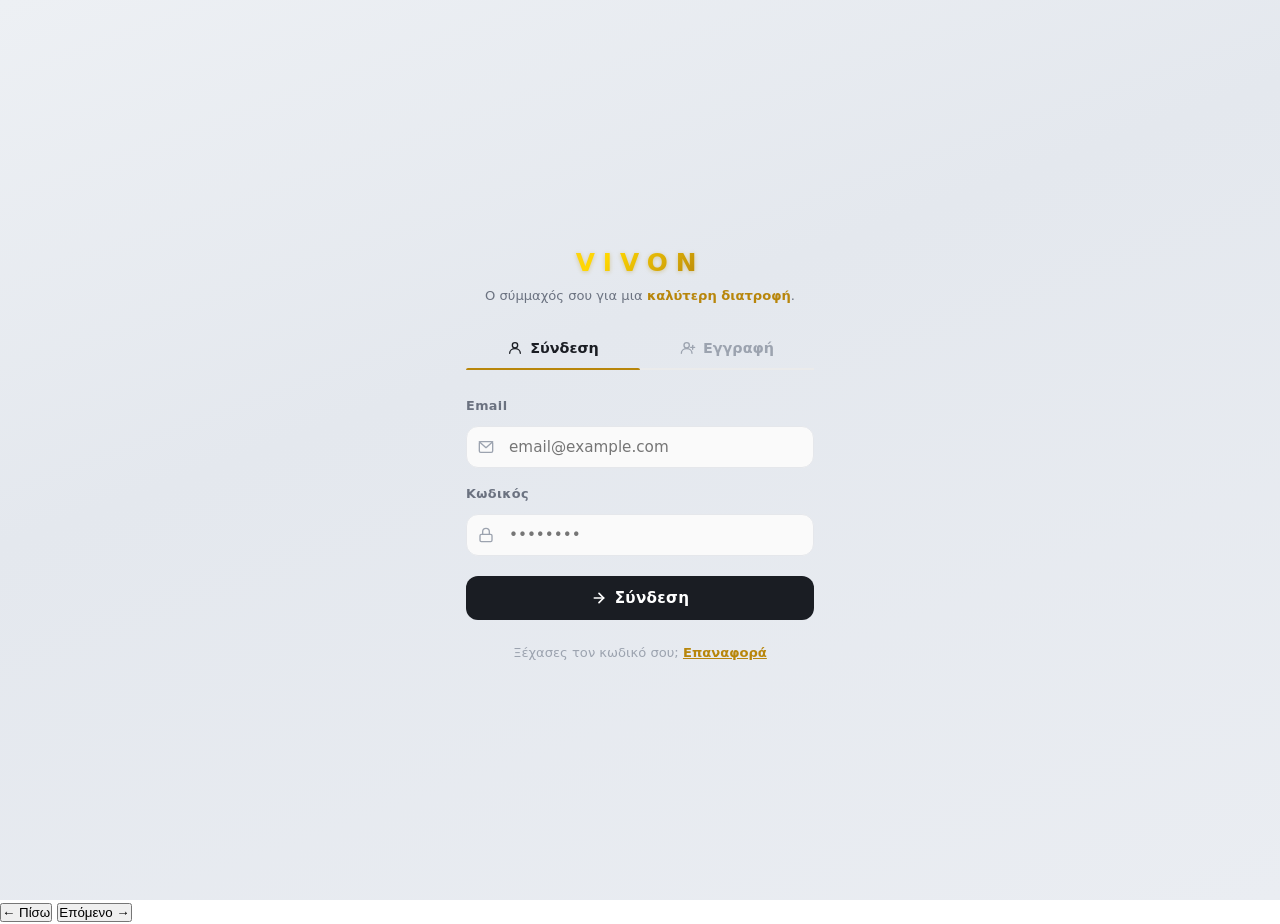
==== commit 7a19d5a2: "b vg" ====
--- a/index.html
+++ b/index.html
@@ -1,7 +1,7 @@
 <!DOCTYPE html>
 <html lang="el">
 <head>
-  
+  <link rel="icon" type="image/x-icon" href="/favicon.ico">
   <meta charset="UTF-8">
   <meta name="viewport" content="width=device-width, initial-scale=1.0, maximum-scale=1.0, user-scalable=no">
   <meta name="theme-color" content="#e8eaed">
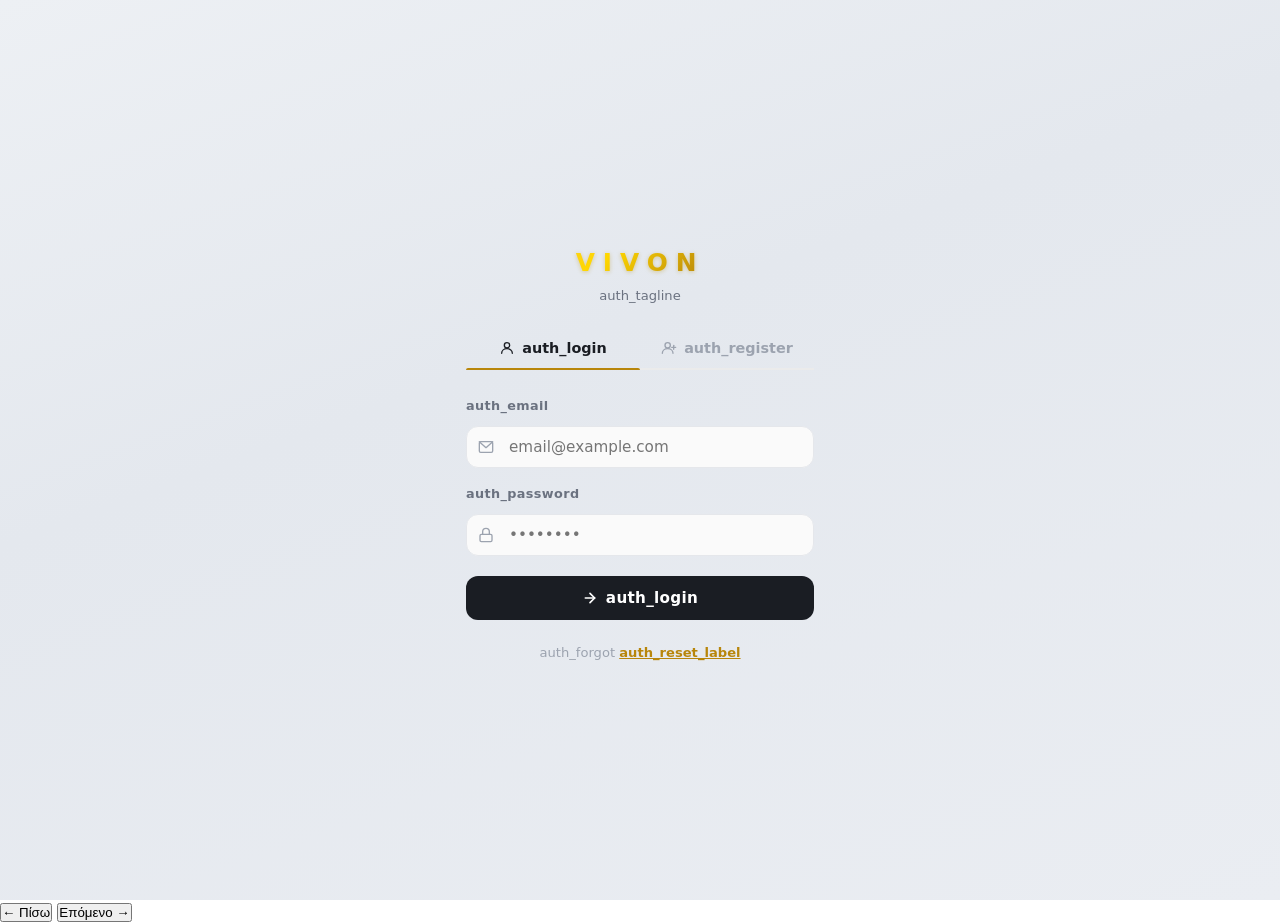
==== commit fe6c3a62: "deploy_first_security" ====
--- a/index.html
+++ b/index.html
@@ -11,7 +11,7 @@
   <title>VIVON</title>
   <link rel="stylesheet" href="style.css">
   <!-- Supabase JS SDK -->
-  <script src="https://cdn.jsdelivr.net/npm/@supabase/supabase-js@2"></script>
+  <script src="https://cdn.jsdelivr.net/npm/@supabase/supabase-js@2.50.0/dist/umd/supabase.js" crossorigin="anonymous"></script>
   <style>
     @media print {
       .bottom-bar, .top-nav, .fab, .modal-overlay, .toast, .drawer, .drawer-overlay { display: none !important; }
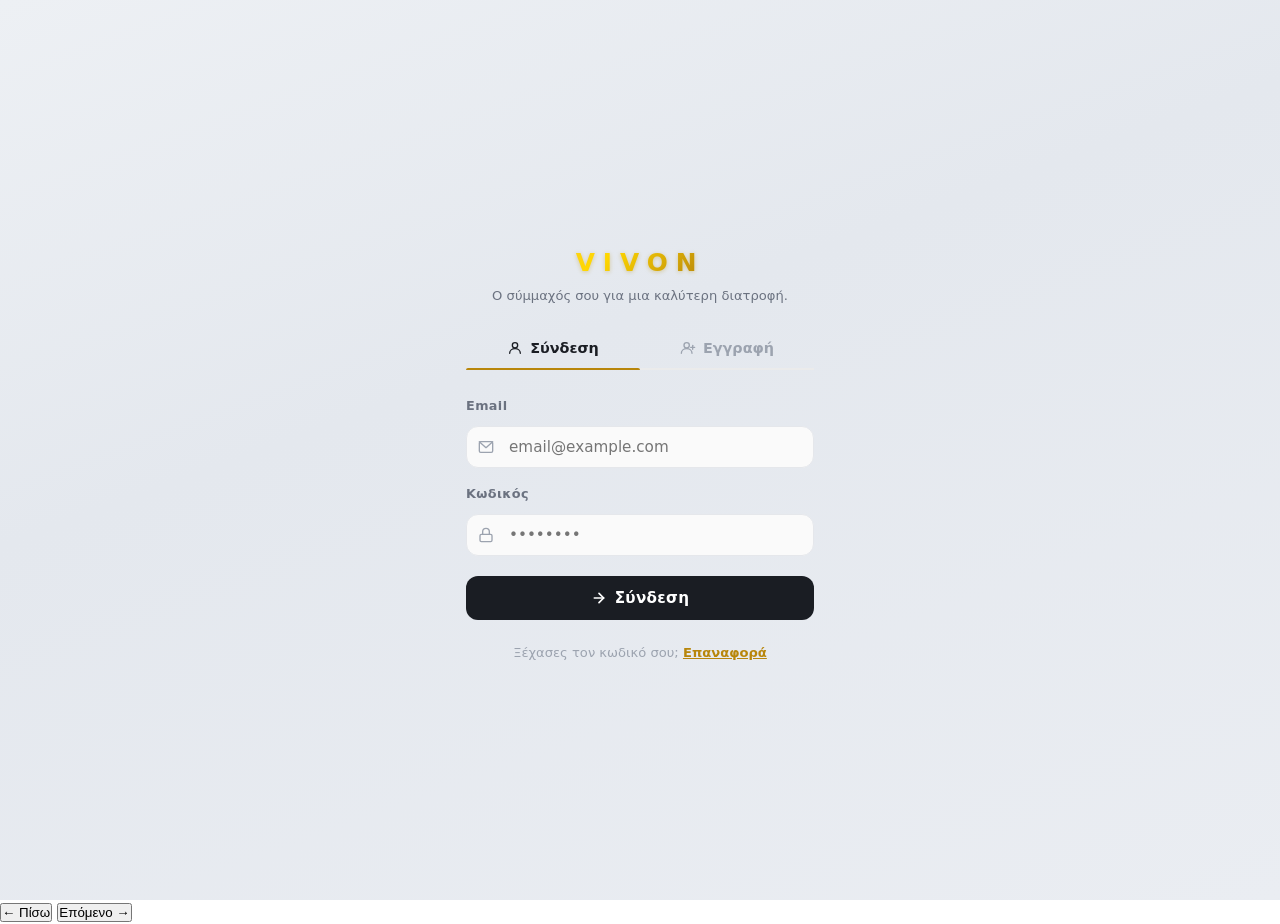
==== commit 37e5388d: "n" ====
--- a/index.html
+++ b/index.html
@@ -31,9 +31,10 @@
 
     <!-- SIDEBAR (desktop) -->
     <nav class="sidebar" id="sidebar">
-      <div class="sidebar-logo">
+      <div class="sidebar-logo" style="position:relative">
         <img src="logo.png" alt="VIVON" class="sidebar-logo-img" onerror="this.style.display='none'">
         <div class="sidebar-brand-title">VIVON</div>
+        <a id="sidebar-donate-btn" href="https://revolut.me/dimitrtxl" target="_blank" rel="noopener" title="Υποστήριξε το VIVON" style="position:absolute;top:8px;right:10px;display:flex;align-items:center;gap:3px;padding:3px 7px;border-radius:6px;background:transparent;color:var(--text2);font-size:0.7rem;font-weight:600;text-decoration:none;opacity:0.55;transition:opacity 0.15s,color 0.15s" onmouseover="this.style.opacity='1';this.style.color='#e8b94a'" onmouseout="this.style.opacity='0.55';this.style.color='var(--text2)'">&#9829; Δωρεά</a>
       </div>
       <div class="sidebar-nav">
         <button class="sidebar-item active" data-tab="today">
@@ -89,6 +90,7 @@
             <span id="hero-title">VIVON</span>
           </div>
           <div style="display:flex;gap:4px;align-items:center">
+            <a href="https://revolut.me/dimitrtxl" target="_blank" rel="noopener" title="Υποστήριξε το VIVON" style="display:flex;align-items:center;gap:2px;padding:4px 8px;border-radius:6px;color:var(--text2);font-size:0.68rem;font-weight:600;text-decoration:none;opacity:0.5;transition:opacity 0.15s" onmouseover="this.style.opacity='1'" onmouseout="this.style.opacity='0.5'">&#9829; Δωρεά</a>
             <button class="topnav-icon-btn" id="drawer-open-btn" onclick="openDrawer()" title="Μενού">
               <svg width="22" height="22" viewBox="0 0 24 24" fill="none" stroke="currentColor" stroke-width="2.2" stroke-linecap="round"><line x1="3" y1="6" x2="21" y2="6"/><line x1="3" y1="12" x2="21" y2="12"/><line x1="3" y1="18" x2="21" y2="18"/></svg>
             </button>
@@ -135,6 +137,9 @@
           <button id="drawer-pdf-btn" class="drawer-item" onclick="exportPDF();closeDrawer()">
             <span class="drawer-item-icon"><svg width="20" height="20" viewBox="0 0 24 24" fill="none" stroke="currentColor" stroke-width="2" stroke-linecap="round" stroke-linejoin="round"><polyline points="6 9 6 2 18 2 18 9"/><path d="M6 18H4a2 2 0 0 1-2-2v-5a2 2 0 0 1 2-2h16a2 2 0 0 1 2 2v5a2 2 0 0 1-2 2h-2"/><rect x="6" y="14" width="12" height="8"/></svg></span><span class="drawer-item-label">Εξαγωγή PDF</span>
           </button>
+          <a href="https://revolut.me/dimitrtxl" target="_blank" rel="noopener" class="drawer-item" style="text-decoration:none;opacity:0.6">
+            <span class="drawer-item-icon">&#9829;</span><span class="drawer-item-label">Δωρεά</span>
+          </a>
           <button class="drawer-item drawer-item-danger" onclick="handleSignOut()">
             <span class="drawer-item-icon"><svg width="20" height="20" viewBox="0 0 24 24" fill="none" stroke="currentColor" stroke-width="2" stroke-linecap="round" stroke-linejoin="round"><path d="M9 21H5a2 2 0 0 1-2-2V5a2 2 0 0 1 2-2h4"/><polyline points="16 17 21 12 16 7"/><line x1="21" y1="12" x2="9" y2="12"/></svg></span><span class="drawer-item-label">Αποσύνδεση</span>
           </button>
